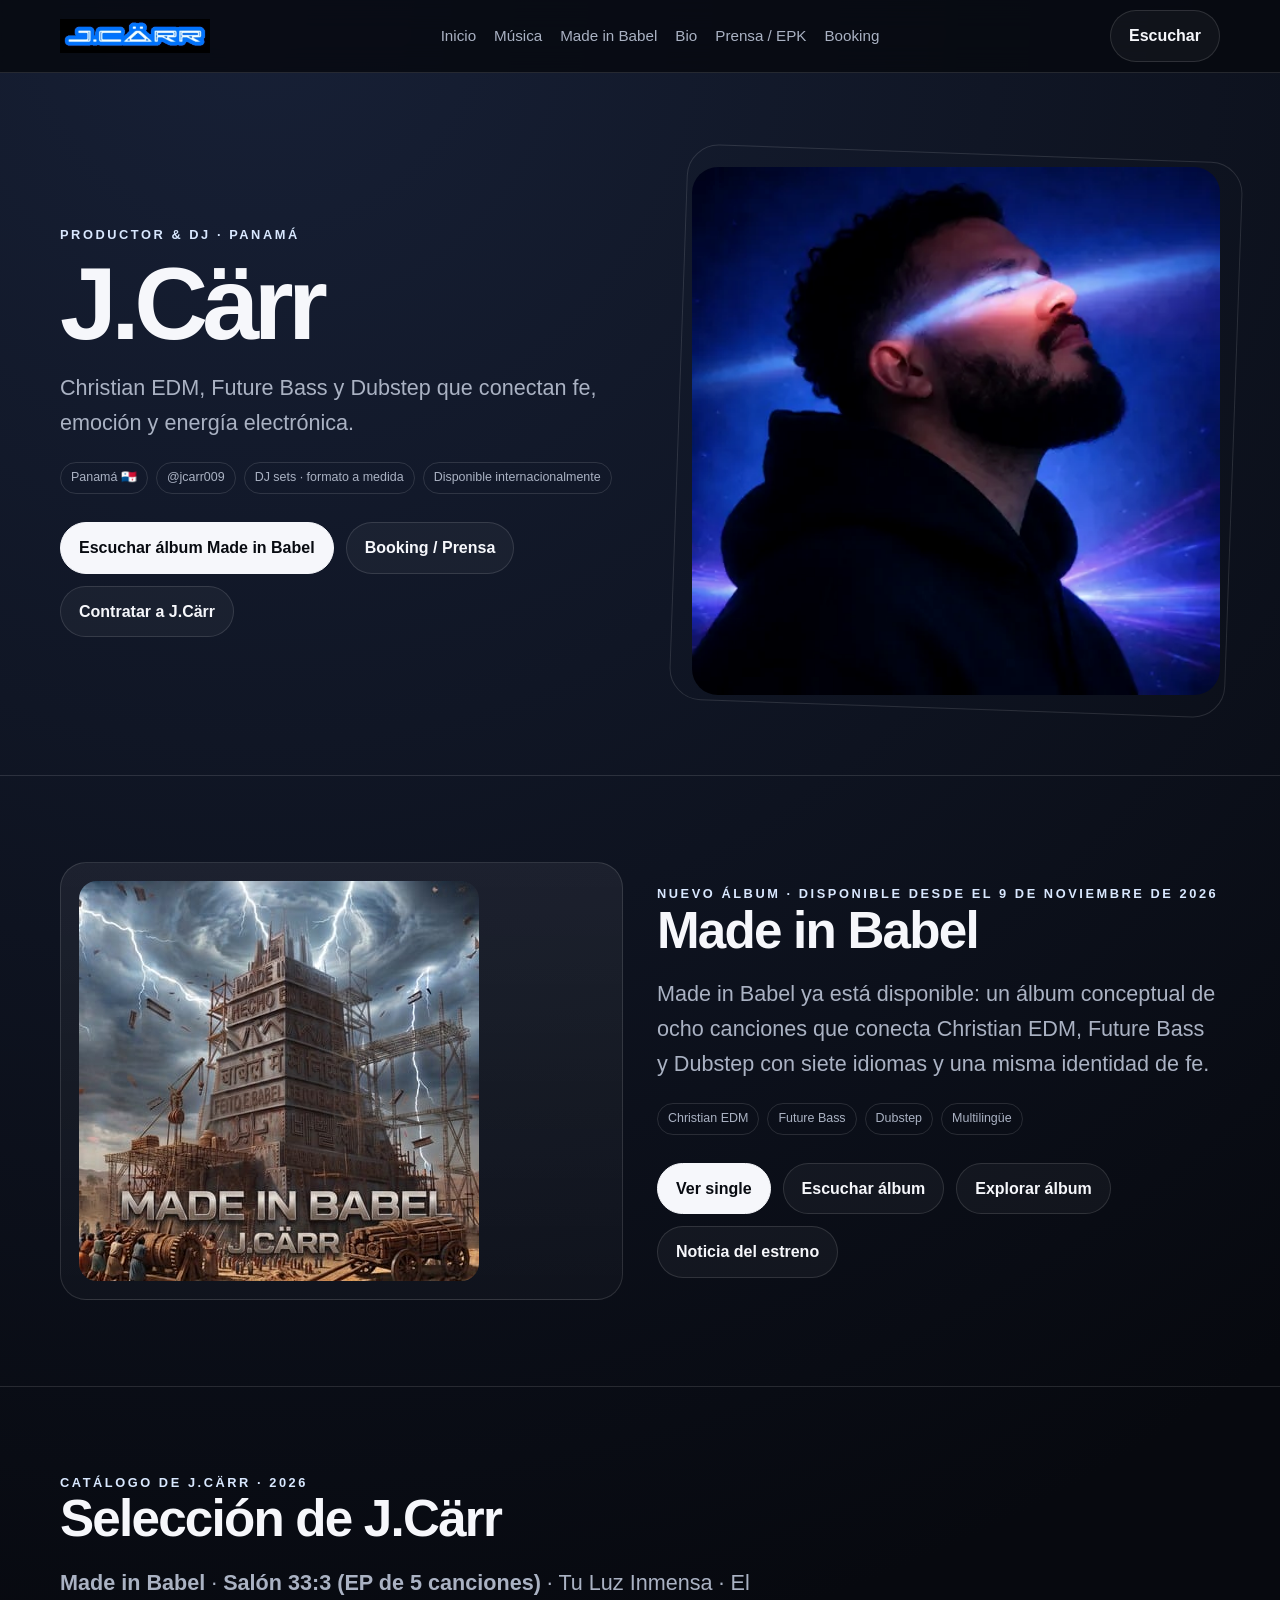
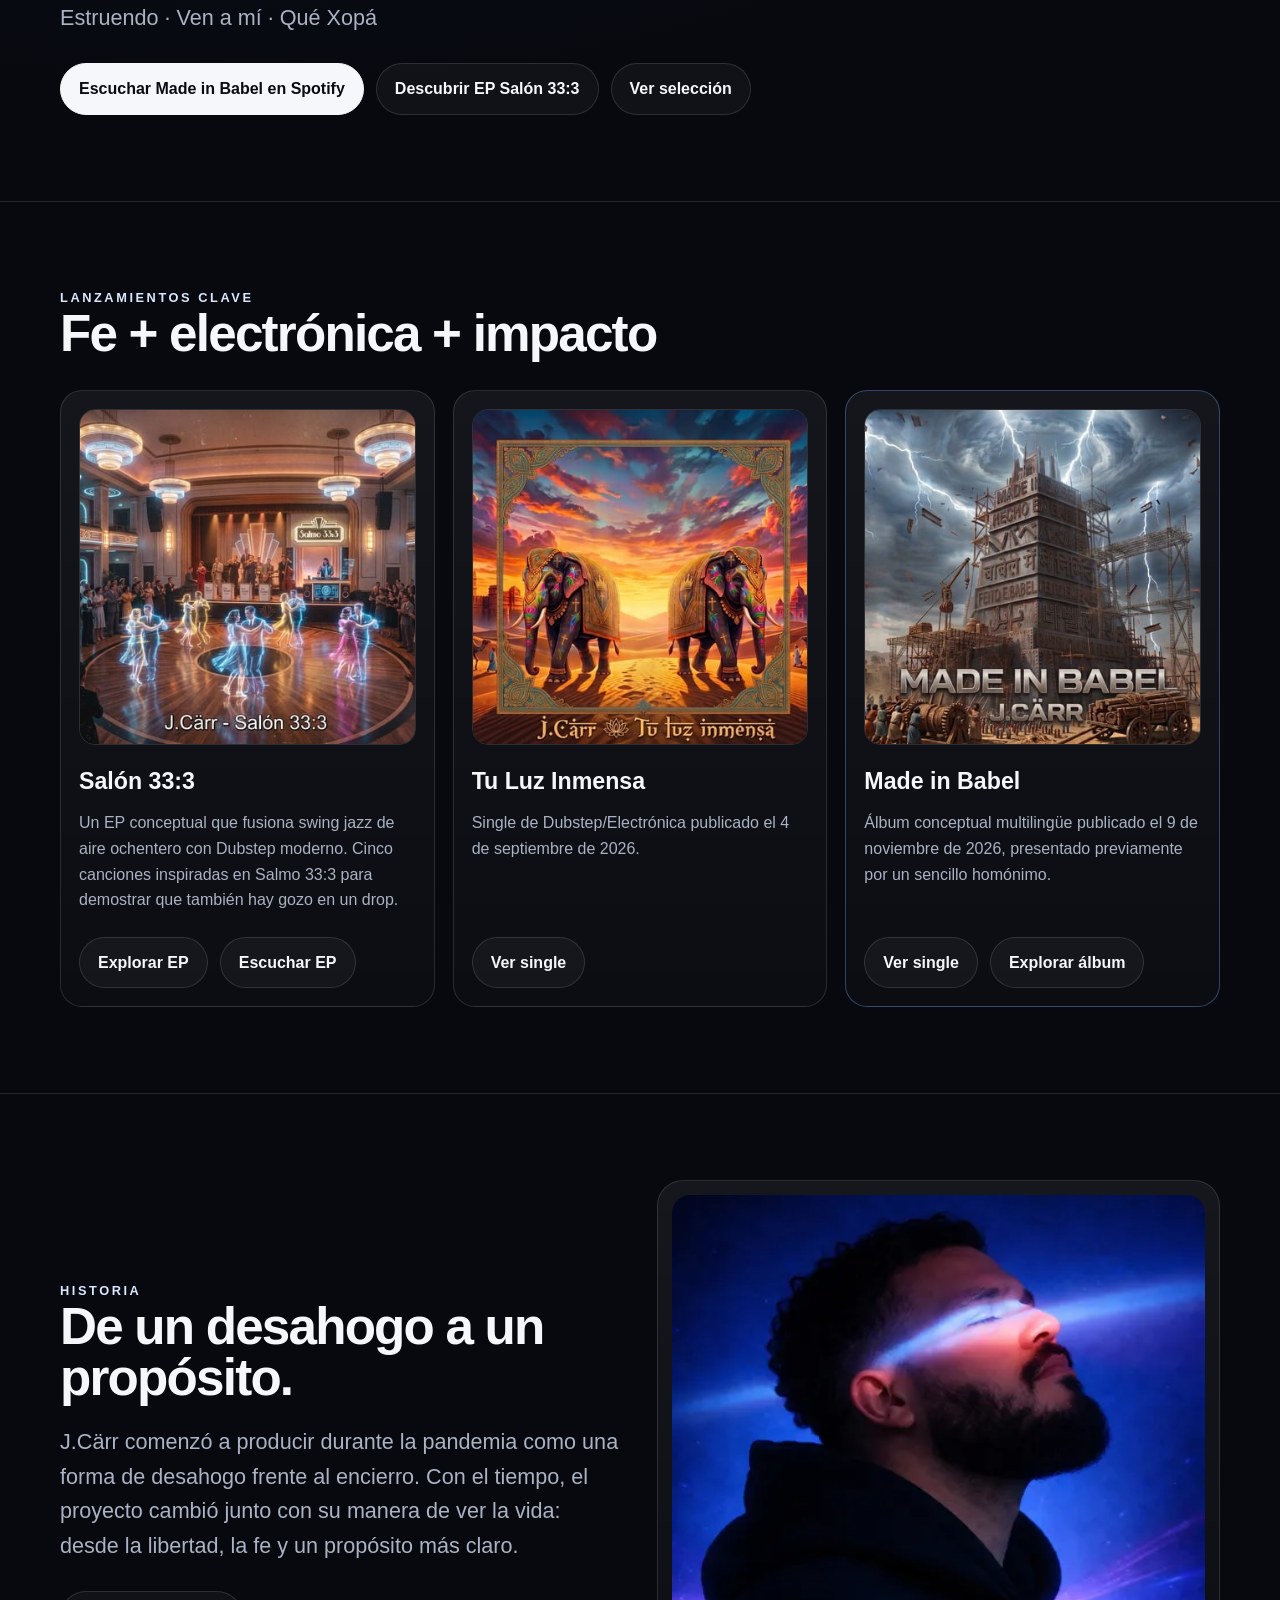
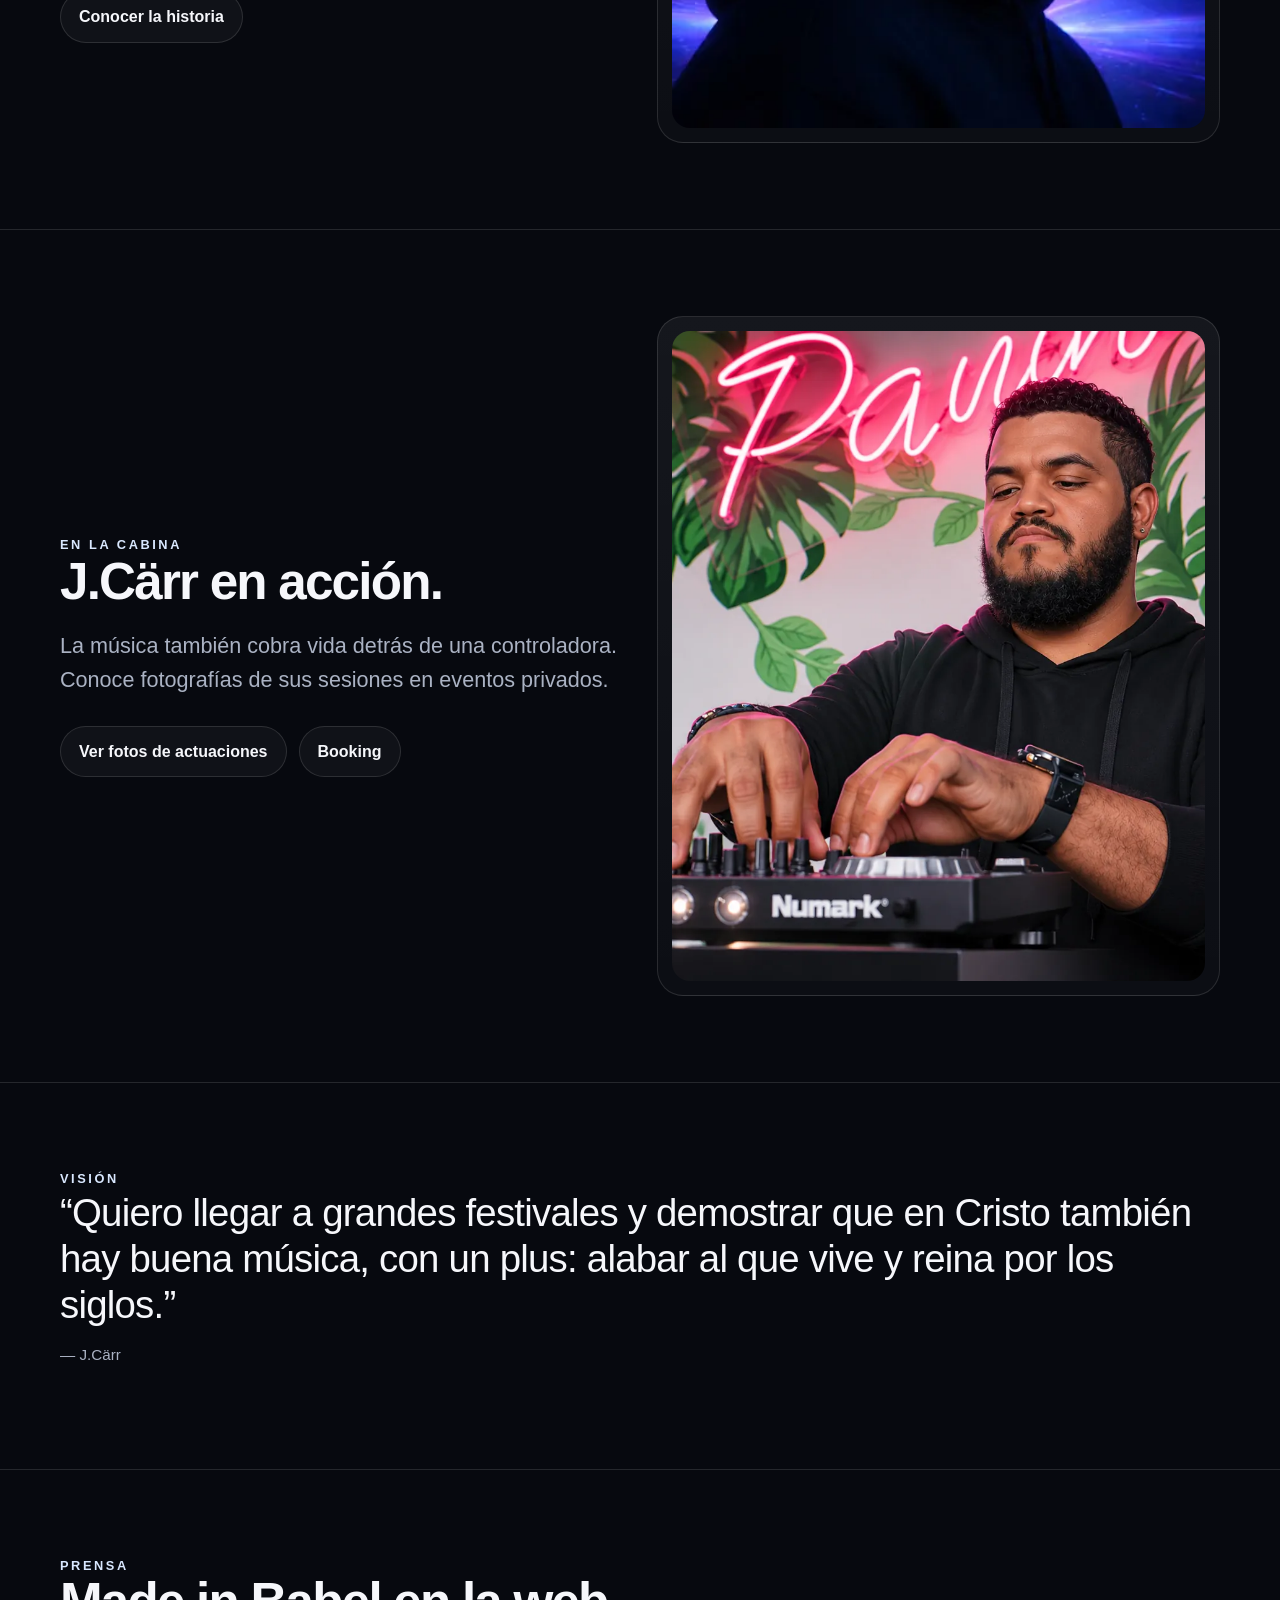
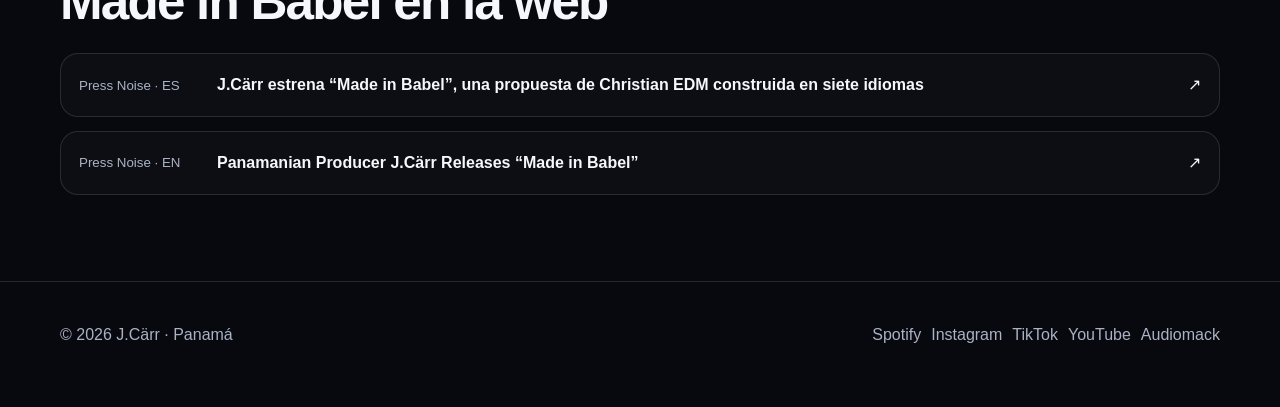
==== index.html @ bb004fec "Add authentic J.Cärr event photos while keeping existing official portraits" ====
<!doctype html><html lang="es"><head>
<meta charset="utf-8"><meta name="viewport" content="width=device-width,initial-scale=1">
<title>J.Cärr | Christian EDM, Future Bass & Dubstep desde Panamá</title><meta name="description" content="Sitio oficial de J.Cärr, productor y DJ panameño de Christian EDM, Future Bass y Dubstep. Música, Made in Babel, prensa y booking."><link rel="canonical" href="https://jcarr009.com/">
<meta property="og:type" content="website"><meta property="og:title" content="J.Cärr | Christian EDM, Future Bass & Dubstep desde Panamá"><meta property="og:description" content="Sitio oficial de J.Cärr, productor y DJ panameño de Christian EDM, Future Bass y Dubstep. Música, Made in Babel, prensa y booking."><meta property="og:url" content="https://jcarr009.com/"><meta property="og:image" content="https://jcarr009.com/assets/artist-hero.jpg"><meta name="twitter:card" content="summary_large_image">
<link rel="stylesheet" href="styles.css"><link rel="icon" href="assets/logo.webp"><script type="application/ld+json">{"@context":"https://schema.org","@graph":[{"@type":"WebSite","@id":"https://jcarr009.com/#website","url":"https://jcarr009.com/","name":"J.Cärr","alternateName":["J Carr","JCarr009"],"inLanguage":"es"},{"@type":"Person","@id":"https://jcarr009.com/#artist","name":"J.Cärr","alternateName":"@jcarr009","url":"https://jcarr009.com/","image":"https://jcarr009.com/assets/artist-hero.jpg","jobTitle":"Productor musical y DJ","nationality":{"@type":"Country","name":"Panamá"},"knowsAbout":["Christian EDM","Future Bass","Dubstep","Electronic music"],"sameAs":["https://open.spotify.com/intl-es/artist/58DHUURGlAamkAyfkEyLeY","https://music.apple.com/es/artist/j-c%C3%A4rr/1549300890","https://www.deezer.com/es/artist/126636682","https://soundcloud.com/jcarr009","https://audiomack.com/jcarr009","https://www.instagram.com/jcarr009/","https://www.tiktok.com/@jcarr009","https://www.youtube.com/c/JC%C3%A4rr","https://www.pressnoise.com/user/jcarr/"]}]}</script></head><body><nav class="nav"><div class="container nav-inner"><a class="brand" href="/"><img src="assets/logo.webp" alt="Logo de J.Cärr"></a><div class="nav-links"><a href="/">Inicio</a><a href="music.html">Música</a><a href="made-in-babel.html">Made in Babel</a><a href="about.html">Bio</a><a href="press.html">Prensa / EPK</a><a href="contact.html">Booking</a></div><a class="btn" href="https://share.amuse.io/artist/j-carr" target="_blank" rel="noopener">Escuchar</a></div></nav><main>
<section class="container hero"><div><div class="eyebrow">Productor & DJ · Panamá</div><h1>J.Cärr</h1><p class="lead">Christian EDM, Future Bass y Dubstep que conectan fe, emoción y energía electrónica.</p><div class="meta"><span class="pill">Panamá 🇵🇦</span><span class="pill">@jcarr009</span><span class="pill">DJ sets · formato a medida</span><span class="pill">Disponible internacionalmente</span></div><div class="actions"><a class="btn primary" href="https://share.amuse.io/album/j-carr-made-in-babel" target="_blank" rel="noopener">Escuchar álbum Made in Babel</a><a class="btn" href="contact.html">Booking / Prensa</a><a class="btn" href="mailto:booking@jcarr009.com?subject=Booking%20J.C%C3%A4rr">Contratar a J.Cärr</a></div></div><div class="hero-visual"><img src="assets/artist-hero.jpg" alt="J.Cärr, productor y DJ panameño"></div></section>
<section class="section"><div class="container grid-2"><div class="release-card"><img src="assets/made-in-babel.jpg" alt="Portada oficial de Made in Babel de J.Cärr"></div><div><div class="eyebrow">Nuevo álbum · Disponible desde el 9 de noviembre de 2026</div><h2>Made in Babel</h2><p class="lead">Made in Babel ya está disponible: un álbum conceptual de ocho canciones que conecta Christian EDM, Future Bass y Dubstep con siete idiomas y una misma identidad de fe.</p><div class="meta"><span class="pill">Christian EDM</span><span class="pill">Future Bass</span><span class="pill">Dubstep</span><span class="pill">Multilingüe</span></div><div class="actions"><a class="btn primary" href="made-in-babel-single.html">Ver single</a><a class="btn" href="https://share.amuse.io/album/j-carr-made-in-babel" target="_blank" rel="noopener">Escuchar álbum</a><a class="btn" href="made-in-babel.html">Explorar álbum</a><a class="btn" href="noticias-made-in-babel-estreno-2026.html">Noticia del estreno</a></div></div></div></section>
<section class="section"><div class="container"><div class="eyebrow">Catálogo de J.Cärr · 2026</div><h2>Selección de J.Cärr</h2><p class="lead"><strong>Made in Babel</strong> · <strong>Salón 33:3 (EP de 5 canciones)</strong> · Tu Luz Inmensa · El Estruendo · Ven a mí · Qué Xopá</p><div class="actions"><a class="btn primary" href="https://open.spotify.com/track/2uu1MIclLi6mWo5TV7Wfx6" target="_blank" rel="noopener">Escuchar Made in Babel en Spotify</a><a class="btn" href="salon-33-3.html">Descubrir EP Salón 33:3</a><a class="btn" href="music.html">Ver selección</a></div></div></section>
<section class="section"><div class="container"><div class="eyebrow">Lanzamientos clave</div><h2>Fe + electrónica + impacto</h2><div class="release-grid"><article class="release-tile"><img class="tile-cover" src="assets/salon-33-3.jpg" alt="Portada Salón 33:3 de J.Cärr"><h3>Salón 33:3</h3><p>Un EP conceptual que fusiona swing jazz de aire ochentero con Dubstep moderno. Cinco canciones inspiradas en Salmo 33:3 para demostrar que también hay gozo en un drop.</p><div class="actions"><a class="btn" href="salon-33-3.html">Explorar EP</a><a class="btn" href="https://open.spotify.com/album/5cJVymykPUUWsdM15KfQgx" target="_blank" rel="noopener">Escuchar EP</a></div></article><article class="release-tile"><img class="tile-cover" src="assets/tu-luz-inmensa.jpg" alt="Portada Tu Luz Inmensa de J.Cärr"><h3>Tu Luz Inmensa</h3><p>Single de Dubstep/Electrónica publicado el 4 de septiembre de 2026.</p><div class="actions"><a class="btn" href="tu-luz-inmensa.html">Ver single</a></div></article><article class="release-tile featured"><img class="tile-cover" src="assets/made-in-babel.jpg" alt="Portada Made in Babel de J.Cärr"><h3>Made in Babel</h3><p>Álbum conceptual multilingüe publicado el 9 de noviembre de 2026, presentado previamente por un sencillo homónimo.</p><div class="actions"><a class="btn" href="made-in-babel-single.html">Ver single</a><a class="btn" href="made-in-babel.html">Explorar álbum</a></div></article></div></div></section>
<section class="section"><div class="container grid-2"><div><div class="eyebrow">Historia</div><h2>De un desahogo a un propósito.</h2><p class="lead">J.Cärr comenzó a producir durante la pandemia como una forma de desahogo frente al encierro. Con el tiempo, el proyecto cambió junto con su manera de ver la vida: desde la libertad, la fe y un propósito más claro.</p><div class="actions"><a class="btn" href="about.html">Conocer la historia</a></div></div><div class="portrait-card"><img src="assets/artist-hero.jpg" alt="J.Cärr en sesión fotográfica 2026"></div></div></section>
<section class="section"><div class="container grid-2"><div><div class="eyebrow">En la cabina</div><h2>J.Cärr en acción.</h2><p class="lead">La música también cobra vida detrás de una controladora. Conoce fotografías de sus sesiones en eventos privados.</p><div class="actions"><a class="btn" href="press.html#fotos-en-eventos">Ver fotos de actuaciones</a><a class="btn" href="contact.html">Booking</a></div></div><div class="portrait-card"><img src="assets/jcarr-dj-evento-tropical.webp" alt="J.Cärr mezclando música con controladora bajo iluminación neón tropical" loading="lazy" width="1448" height="1086"></div></div></section><section class="section"><div class="container"><div class="eyebrow">Visión</div><p class="quote">“Quiero llegar a grandes festivales y demostrar que en Cristo también hay buena música, con un plus: alabar al que vive y reina por los siglos.”</p><p class="kicker">— J.Cärr</p></div></section>
<section class="section"><div class="container"><div class="eyebrow">Prensa</div><h2>Made in Babel en la web</h2><div class="press-list"><a class="press-item" href="https://www.pressnoise.com/pressrelease/j-carr-estrena-made-in-babel-una-propuesta-de-christian-edm-construida-en-siete-idiomas/" target="_blank" rel="noopener"><small>Press Noise · ES</small><strong>J.Cärr estrena “Made in Babel”, una propuesta de Christian EDM construida en siete idiomas</strong><span>↗</span></a><a class="press-item" href="https://www.pressnoise.com/pressrelease/panamanian-producer-j-carr-releases-made-in-babel-a-christian-edm-single-built-across-seven-languages/" target="_blank" rel="noopener"><small>Press Noise · EN</small><strong>Panamanian Producer J.Cärr Releases “Made in Babel”</strong><span>↗</span></a></div></div></section></main><footer class="footer"><div class="container footer-inner"><div>© <span data-year></span> J.Cärr · Panamá</div><div class="socials"><a href="https://open.spotify.com/intl-es/artist/58DHUURGlAamkAyfkEyLeY" target="_blank" rel="noopener">Spotify</a><a href="https://www.instagram.com/jcarr009/" target="_blank" rel="noopener">Instagram</a><a href="https://www.tiktok.com/@jcarr009" target="_blank" rel="noopener">TikTok</a><a href="https://www.youtube.com/c/JC%C3%A4rr" target="_blank" rel="noopener">YouTube</a><a href="https://audiomack.com/jcarr009" target="_blank" rel="noopener">Audiomack</a></div></div></footer><script src="script.js"></script></body></html>
---- styles.css ----
:root{
  --bg:#07090f;
  --surface:#101521;
  --surface2:#151d2c;
  --text:#f6f7fb;
  --muted:#aab2c3;
  --line:rgba(255,255,255,.12);
  --accent:#79a9ff;
  --accent2:#d9e8ff;
  --max:1160px;
}
*{box-sizing:border-box}
html{scroll-behavior:smooth}
body{margin:0;background:radial-gradient(circle at 20% 0%,#172036 0,transparent 32%),var(--bg);color:var(--text);font-family:Inter,Segoe UI,Arial,sans-serif;line-height:1.6}
a{color:inherit;text-decoration:none}
img{max-width:100%;display:block}
.container{width:min(var(--max),calc(100% - 36px));margin:auto}
.nav{position:sticky;top:0;z-index:50;background:rgba(7,9,15,.82);backdrop-filter:blur(14px);border-bottom:1px solid var(--line)}
.nav-inner{height:72px;display:flex;align-items:center;justify-content:space-between;gap:24px}
.brand img{width:150px;height:auto}
.nav-links{display:flex;gap:18px;align-items:center;font-size:.95rem;color:var(--muted)}
.nav-links a:hover,.nav-links a[aria-current="page"]{color:var(--text)}
.btn{display:inline-flex;align-items:center;justify-content:center;gap:8px;padding:12px 18px;border-radius:999px;border:1px solid var(--line);font-weight:700;transition:.2s;background:rgba(255,255,255,.04)}
.btn:hover{transform:translateY(-1px);border-color:rgba(255,255,255,.3)}
.btn.primary{background:var(--text);color:#080b11;border-color:var(--text)}
.hero{min-height:78vh;display:grid;grid-template-columns:1.05fr .95fr;align-items:center;gap:48px;padding:70px 0 56px}
.eyebrow{font-size:.8rem;letter-spacing:.2em;text-transform:uppercase;color:var(--accent2);font-weight:800}
h1{font-size:clamp(3.2rem,8vw,7.2rem);line-height:.88;letter-spacing:-.055em;margin:14px 0 22px}
h2{font-size:clamp(2rem,4vw,3.6rem);line-height:1;letter-spacing:-.035em;margin:0 0 18px}
h3{font-size:1.25rem;margin:0 0 10px}
.lead{font-size:clamp(1.05rem,2vw,1.35rem);color:var(--muted);max-width:700px}
.actions{display:flex;flex-wrap:wrap;gap:12px;margin-top:28px}
.hero-visual{position:relative}
.hero-visual:before{content:"";position:absolute;inset:-14px;border:1px solid var(--line);border-radius:32px;transform:rotate(2deg)}
.hero-visual img{width:100%;max-height:680px;object-fit:cover;object-position:center 16%;border-radius:26px;filter:saturate(.88) contrast(1.03)}
.section{padding:86px 0;border-top:1px solid var(--line)}
.grid-2{display:grid;grid-template-columns:1fr 1fr;gap:34px;align-items:center}
.release-card{background:linear-gradient(180deg,rgba(255,255,255,.06),rgba(255,255,255,.025));border:1px solid var(--line);border-radius:26px;padding:18px}
.release-card img{border-radius:18px;aspect-ratio:1/1;object-fit:cover}
.meta{display:flex;flex-wrap:wrap;gap:8px;margin:16px 0}
.pill{font-size:.78rem;border:1px solid var(--line);color:var(--muted);padding:5px 10px;border-radius:999px}
.cards{display:grid;grid-template-columns:repeat(3,1fr);gap:18px;margin-top:30px}
.card{background:var(--surface);border:1px solid var(--line);padding:24px;border-radius:22px}
.card p{color:var(--muted);margin-bottom:0}
.kicker{color:var(--muted);font-size:.95rem}
.quote{font-size:clamp(1.5rem,3vw,2.5rem);line-height:1.2;letter-spacing:-.02em;margin:0}
.press-list{display:grid;gap:14px;margin-top:26px}
.press-item{display:grid;grid-template-columns:120px 1fr auto;gap:18px;align-items:center;border:1px solid var(--line);border-radius:18px;padding:18px;background:rgba(255,255,255,.025)}
.press-item small{color:var(--muted)}
.footer{padding:40px 0 60px;border-top:1px solid var(--line);color:var(--muted)}
.footer-inner{display:flex;justify-content:space-between;gap:24px;flex-wrap:wrap}
.page-hero{padding:82px 0 48px;border-bottom:1px solid var(--line)}
.page-hero h1{font-size:clamp(3rem,7vw,6rem)}
.prose{max-width:820px;color:var(--muted);font-size:1.08rem}
.prose strong{color:var(--text)}
.links-list{display:grid;gap:12px;margin-top:26px}
.links-list a{border:1px solid var(--line);padding:15px 18px;border-radius:14px;background:rgba(255,255,255,.025)}
.links-list a:hover{background:rgba(255,255,255,.06)}
.socials{display:flex;gap:10px;flex-wrap:wrap}
.notice{font-size:.86rem;color:var(--muted);margin-top:20px}
@media(max-width:820px){
  .nav-inner{height:auto;min-height:72px;flex-wrap:wrap;padding:10px 0 12px}
  .brand img{width:130px}
  .nav-inner>.btn{padding:9px 14px}
  .nav-links{display:flex;order:3;width:100%;overflow-x:auto;white-space:nowrap;gap:16px;padding:4px 0 2px;scrollbar-width:none}
  .nav-links::-webkit-scrollbar{display:none}
  .hero,.grid-2{grid-template-columns:1fr}
  .hero{padding-top:44px}
  .hero-visual{order:-1}
  .hero-visual img{max-height:500px}
  .cards{grid-template-columns:1fr}
  .press-item{grid-template-columns:1fr}
}

.release-grid{display:grid;grid-template-columns:repeat(3,1fr);gap:18px;margin-top:30px}
.release-tile{background:linear-gradient(180deg,rgba(255,255,255,.055),rgba(255,255,255,.02));border:1px solid var(--line);border-radius:22px;padding:18px;display:flex;flex-direction:column;min-height:100%}
.release-tile .cover-placeholder{aspect-ratio:1/1;border-radius:16px;border:1px solid var(--line);background:radial-gradient(circle at 30% 20%,rgba(121,169,255,.24),transparent 28%),linear-gradient(145deg,#141a2a,#090b11);display:flex;align-items:center;justify-content:center;text-align:center;padding:26px;margin-bottom:18px;overflow:hidden}
.release-tile .cover-placeholder strong{font-size:clamp(1.4rem,3vw,2.1rem);line-height:1.05;letter-spacing:-.03em}
.release-tile .cover-placeholder small{display:block;margin-top:10px;color:var(--muted);font-size:.75rem;letter-spacing:.14em;text-transform:uppercase}
.release-tile h3{font-size:1.45rem}
.release-tile p{color:var(--muted);margin-top:0}
.release-tile .actions{margin-top:auto;padding-top:8px}
.release-tile.featured{border-color:rgba(121,169,255,.35)}
@media(max-width:820px){.release-grid{grid-template-columns:1fr}}

.tile-cover{width:100%;aspect-ratio:1/1;object-fit:cover;border-radius:16px;margin-bottom:18px;border:1px solid var(--line)}
.portrait-card{background:linear-gradient(180deg,rgba(255,255,255,.06),rgba(255,255,255,.025));border:1px solid var(--line);border-radius:26px;padding:14px;overflow:hidden}
.portrait-card img{width:100%;max-height:650px;object-fit:cover;object-position:center 18%;border-radius:18px}
.tracklist{list-style:none;padding:0;margin:28px 0 0;display:grid;gap:10px;max-width:900px}
.tracklist li{display:grid;grid-template-columns:44px 1fr;gap:14px;align-items:center;border:1px solid var(--line);background:rgba(255,255,255,.025);border-radius:16px;padding:14px 16px}
.tracklist .track-no{font-size:.8rem;color:var(--muted);font-weight:800}
.tracklist small{display:block;color:var(--muted);margin-top:2px}
.platform-grid,.download-grid{display:grid;grid-template-columns:repeat(3,1fr);gap:12px;margin-top:26px}
.platform-grid a,.download-grid a{border:1px solid var(--line);background:rgba(255,255,255,.025);padding:18px;border-radius:16px;font-weight:700}
.platform-card{display:flex;align-items:center;gap:14px;min-height:76px;transition:transform .2s ease,background .2s ease,border-color .2s ease,box-shadow .2s ease}
.platform-card .platform-icon{width:34px;height:34px;object-fit:contain;flex:0 0 34px}
.platform-card span{flex:1;font-size:1rem}
.platform-card strong{font-size:1.05rem;color:var(--muted);transition:transform .2s ease,color .2s ease}
.platform-card:hover{transform:translateY(-2px);background:rgba(255,255,255,.065);border-color:rgba(255,255,255,.26);box-shadow:0 12px 34px rgba(0,0,0,.2)}
.platform-card:hover strong{transform:translate(2px,-2px);color:var(--text)}
.platform-card-all{border-color:rgba(121,169,255,.28)}
.platform-grid a:hover,.download-grid a:hover{background:rgba(255,255,255,.06);border-color:rgba(255,255,255,.25)}
.download-grid a{display:flex;justify-content:space-between;gap:14px;align-items:center}
.download-grid small{color:var(--muted)}
.facts-grid{display:grid;grid-template-columns:repeat(2,1fr);gap:12px;margin-top:24px}
.facts-grid>div{border:1px solid var(--line);background:rgba(255,255,255,.025);padding:18px;border-radius:16px;display:flex;flex-direction:column;gap:5px}
.facts-grid small{color:var(--muted);text-transform:uppercase;letter-spacing:.1em;font-size:.7rem}
.contact-card{background:var(--surface);border:1px solid var(--line);border-radius:22px;padding:28px}
.contact-card p{color:var(--muted)}
@media(max-width:820px){.platform-grid,.download-grid,.facts-grid{grid-template-columns:1fr}.portrait-card img{max-height:500px}}

.video-block{margin-top:30px}
.video-shell{position:relative;width:100%;aspect-ratio:16/9;border-radius:22px;overflow:hidden;border:1px solid var(--line);background:#000;box-shadow:0 18px 50px rgba(0,0,0,.28)}
.video-shell iframe{position:absolute;inset:0;width:100%;height:100%;border:0}
.video-caption{margin:14px 0 0;color:var(--muted);font-size:.95rem}

/* Booking and editorial press cards */
.booking-hero h1{font-size:clamp(2.7rem,5.3vw,4.8rem);line-height:1.04;letter-spacing:-.045em}
.booking-hero .hero-visual img{aspect-ratio:549/640;object-fit:contain}
#consultar,#sonido{scroll-margin-top:150px}
.press-gallery{display:grid;grid-template-columns:repeat(2,minmax(0,1fr));gap:24px;margin-top:30px}
.press-card{display:flex;flex-direction:column;border:1px solid var(--line);border-radius:22px;overflow:hidden;background:var(--surface);transition:border-color .2s}
.press-card:hover{border-color:var(--accent)}
.press-card>img{width:100%;height:280px;object-fit:contain;background:#080b11}
.press-card-copy{padding:24px;display:flex;flex-direction:column;gap:12px;flex:1}
.press-card-copy small{color:var(--accent2)}
.press-card-copy h3{margin:0;line-height:1.35;font-size:1.25rem}
.press-card-copy .notice{margin:0}
.press-card-copy>span{margin-top:auto;padding-top:10px;color:var(--accent2);font-weight:700}
a:focus-visible{outline:2px solid var(--accent);outline-offset:5px}
@media(max-width:820px){.press-gallery{grid-template-columns:1fr}.press-card>img{height:240px}.booking-hero .hero-visual{order:0}.booking-hero{gap:30px}.booking-hero .hero-visual img{max-height:420px}.contact-card .btn{max-width:100%;white-space:normal}}
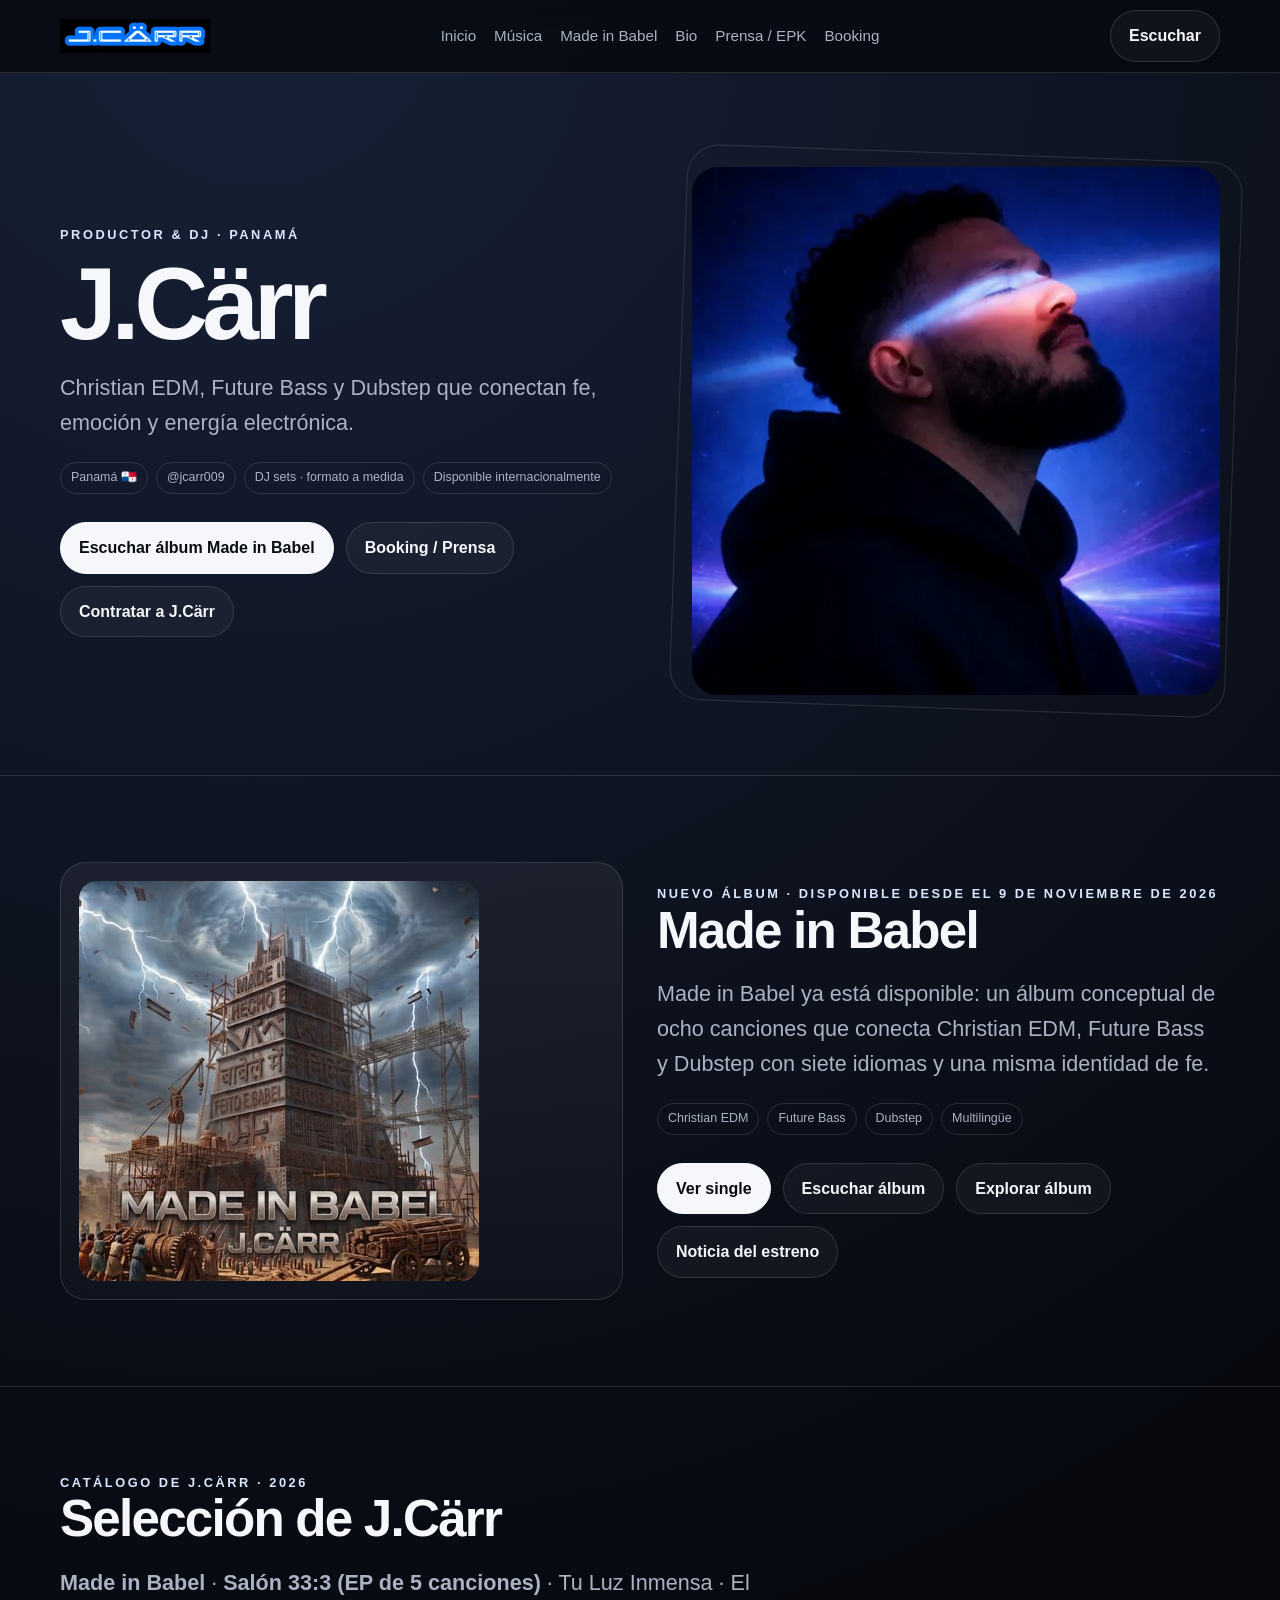
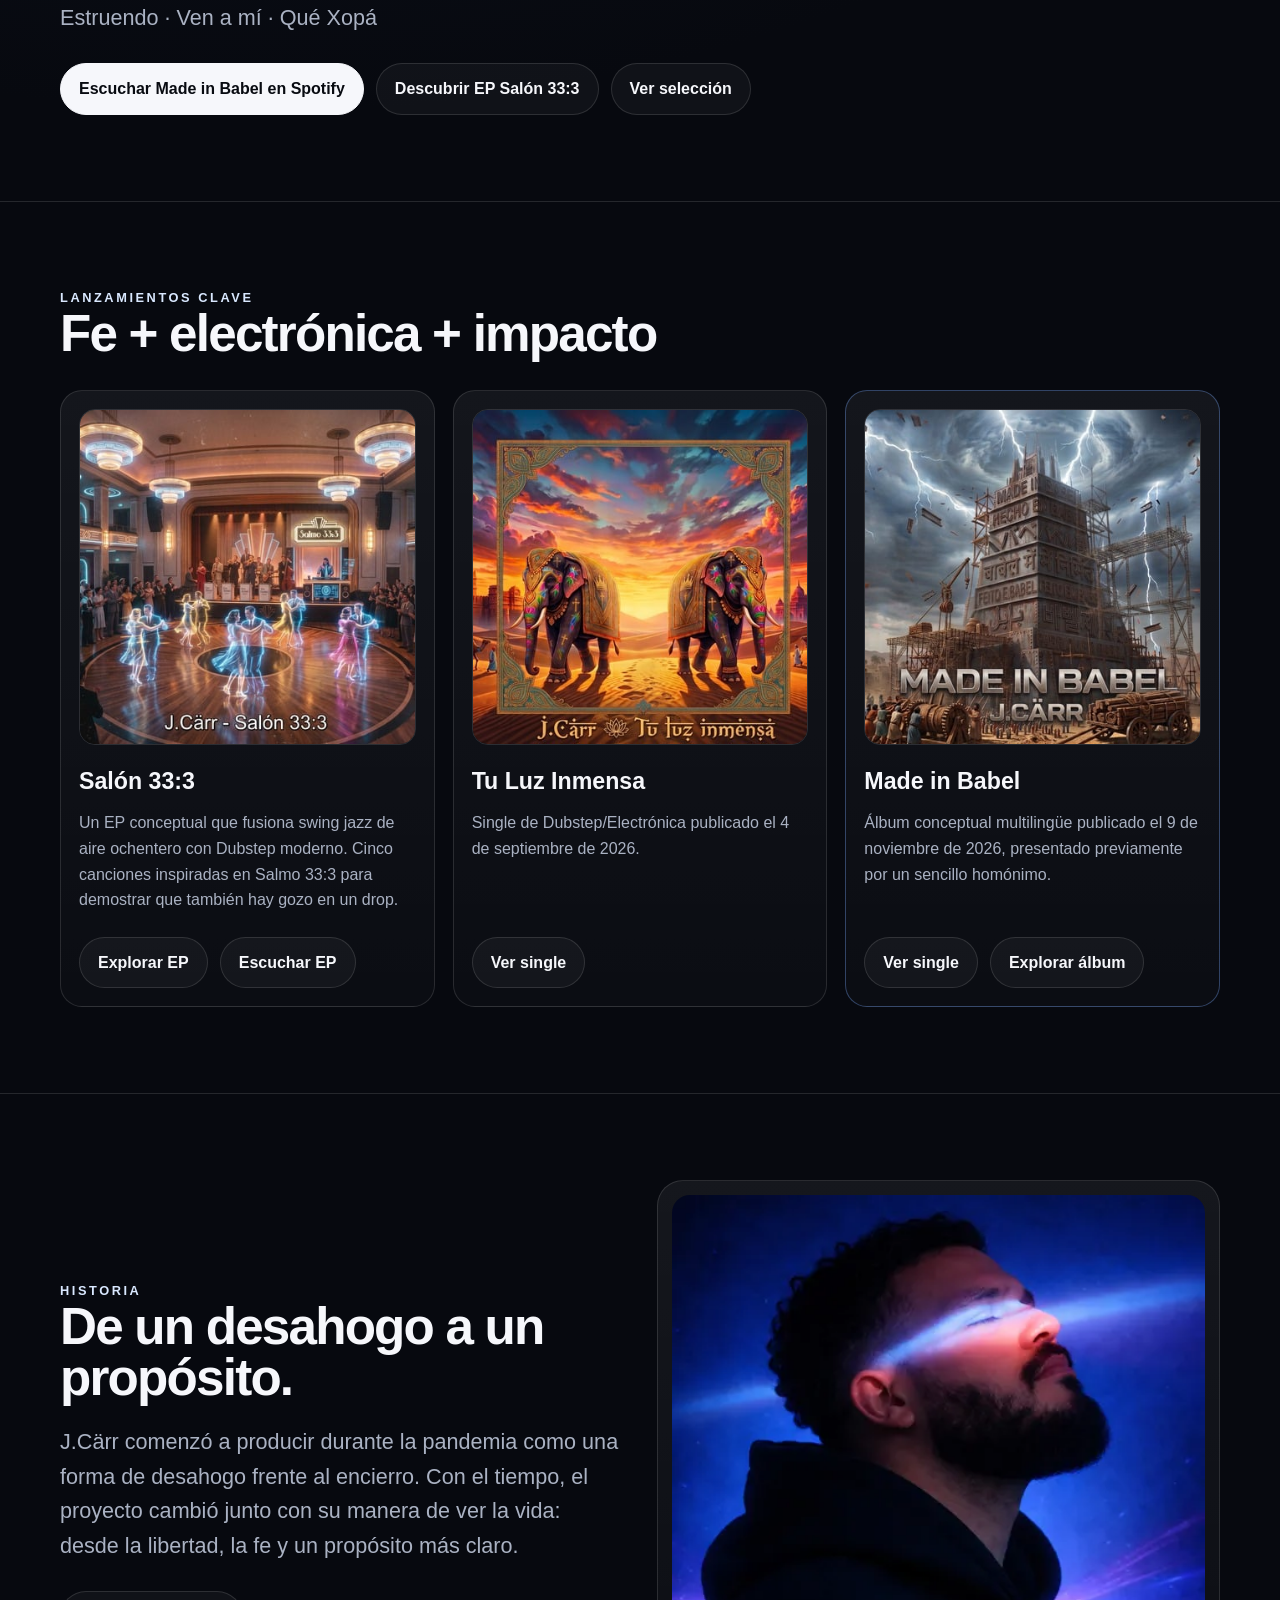
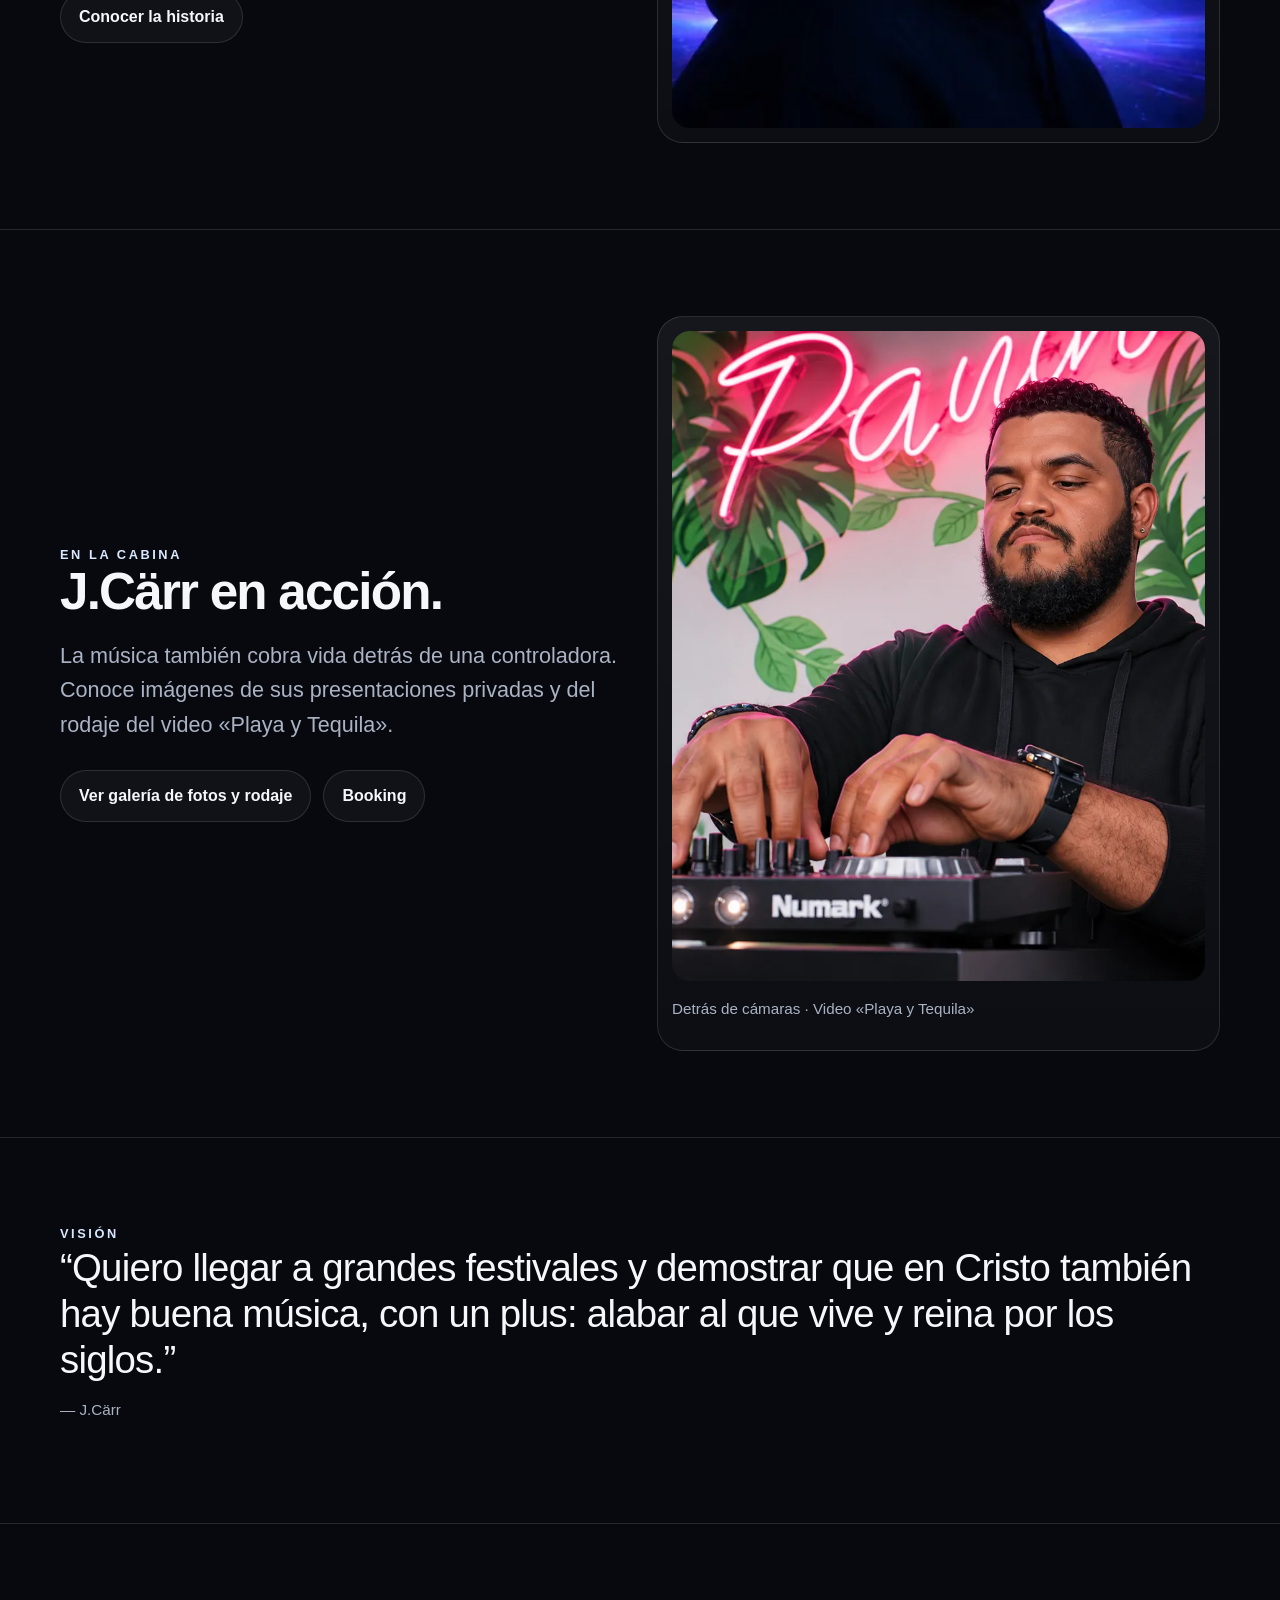
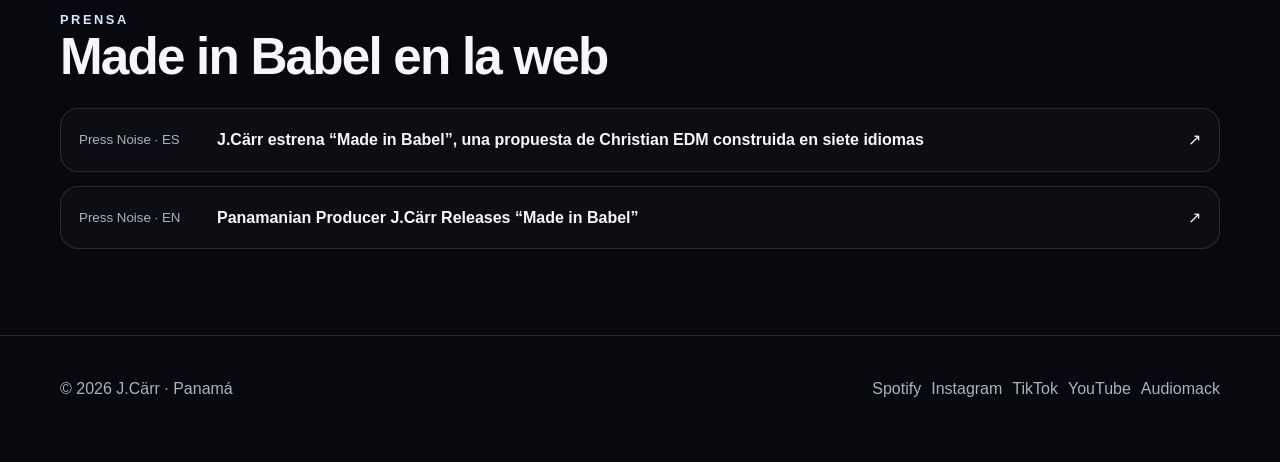
==== commit 06cc77f4: "Clarify tropical photo is from Playa y Tequila music video shoot" ====
--- a/index.html
+++ b/index.html
@@ -8,5 +8,5 @@
 <section class="section"><div class="container"><div class="eyebrow">Catálogo de J.Cärr · 2026</div><h2>Selección de J.Cärr</h2><p class="lead"><strong>Made in Babel</strong> · <strong>Salón 33:3 (EP de 5 canciones)</strong> · Tu Luz Inmensa · El Estruendo · Ven a mí · Qué Xopá</p><div class="actions"><a class="btn primary" href="https://open.spotify.com/track/2uu1MIclLi6mWo5TV7Wfx6" target="_blank" rel="noopener">Escuchar Made in Babel en Spotify</a><a class="btn" href="salon-33-3.html">Descubrir EP Salón 33:3</a><a class="btn" href="music.html">Ver selección</a></div></div></section>
 <section class="section"><div class="container"><div class="eyebrow">Lanzamientos clave</div><h2>Fe + electrónica + impacto</h2><div class="release-grid"><article class="release-tile"><img class="tile-cover" src="assets/salon-33-3.jpg" alt="Portada Salón 33:3 de J.Cärr"><h3>Salón 33:3</h3><p>Un EP conceptual que fusiona swing jazz de aire ochentero con Dubstep moderno. Cinco canciones inspiradas en Salmo 33:3 para demostrar que también hay gozo en un drop.</p><div class="actions"><a class="btn" href="salon-33-3.html">Explorar EP</a><a class="btn" href="https://open.spotify.com/album/5cJVymykPUUWsdM15KfQgx" target="_blank" rel="noopener">Escuchar EP</a></div></article><article class="release-tile"><img class="tile-cover" src="assets/tu-luz-inmensa.jpg" alt="Portada Tu Luz Inmensa de J.Cärr"><h3>Tu Luz Inmensa</h3><p>Single de Dubstep/Electrónica publicado el 4 de septiembre de 2026.</p><div class="actions"><a class="btn" href="tu-luz-inmensa.html">Ver single</a></div></article><article class="release-tile featured"><img class="tile-cover" src="assets/made-in-babel.jpg" alt="Portada Made in Babel de J.Cärr"><h3>Made in Babel</h3><p>Álbum conceptual multilingüe publicado el 9 de noviembre de 2026, presentado previamente por un sencillo homónimo.</p><div class="actions"><a class="btn" href="made-in-babel-single.html">Ver single</a><a class="btn" href="made-in-babel.html">Explorar álbum</a></div></article></div></div></section>
 <section class="section"><div class="container grid-2"><div><div class="eyebrow">Historia</div><h2>De un desahogo a un propósito.</h2><p class="lead">J.Cärr comenzó a producir durante la pandemia como una forma de desahogo frente al encierro. Con el tiempo, el proyecto cambió junto con su manera de ver la vida: desde la libertad, la fe y un propósito más claro.</p><div class="actions"><a class="btn" href="about.html">Conocer la historia</a></div></div><div class="portrait-card"><img src="assets/artist-hero.jpg" alt="J.Cärr en sesión fotográfica 2026"></div></div></section>
-<section class="section"><div class="container grid-2"><div><div class="eyebrow">En la cabina</div><h2>J.Cärr en acción.</h2><p class="lead">La música también cobra vida detrás de una controladora. Conoce fotografías de sus sesiones en eventos privados.</p><div class="actions"><a class="btn" href="press.html#fotos-en-eventos">Ver fotos de actuaciones</a><a class="btn" href="contact.html">Booking</a></div></div><div class="portrait-card"><img src="assets/jcarr-dj-evento-tropical.webp" alt="J.Cärr mezclando música con controladora bajo iluminación neón tropical" loading="lazy" width="1448" height="1086"></div></div></section><section class="section"><div class="container"><div class="eyebrow">Visión</div><p class="quote">“Quiero llegar a grandes festivales y demostrar que en Cristo también hay buena música, con un plus: alabar al que vive y reina por los siglos.”</p><p class="kicker">— J.Cärr</p></div></section>
+<section class="section"><div class="container grid-2"><div><div class="eyebrow">En la cabina</div><h2>J.Cärr en acción.</h2><p class="lead">La música también cobra vida detrás de una controladora. Conoce imágenes de sus presentaciones privadas y del rodaje del video «Playa y Tequila».</p><div class="actions"><a class="btn" href="press.html#fotos-en-eventos">Ver galería de fotos y rodaje</a><a class="btn" href="contact.html">Booking</a></div></div><div class="portrait-card"><img src="assets/jcarr-dj-evento-tropical.webp" alt="J.Cärr durante la grabación del video Playa y Tequila, frente al mural tropical" loading="lazy" width="1448" height="1086"><p class="kicker">Detrás de cámaras · Video «Playa y Tequila»</p></div></div></section><section class="section"><div class="container"><div class="eyebrow">Visión</div><p class="quote">“Quiero llegar a grandes festivales y demostrar que en Cristo también hay buena música, con un plus: alabar al que vive y reina por los siglos.”</p><p class="kicker">— J.Cärr</p></div></section>
 <section class="section"><div class="container"><div class="eyebrow">Prensa</div><h2>Made in Babel en la web</h2><div class="press-list"><a class="press-item" href="https://www.pressnoise.com/pressrelease/j-carr-estrena-made-in-babel-una-propuesta-de-christian-edm-construida-en-siete-idiomas/" target="_blank" rel="noopener"><small>Press Noise · ES</small><strong>J.Cärr estrena “Made in Babel”, una propuesta de Christian EDM construida en siete idiomas</strong><span>↗</span></a><a class="press-item" href="https://www.pressnoise.com/pressrelease/panamanian-producer-j-carr-releases-made-in-babel-a-christian-edm-single-built-across-seven-languages/" target="_blank" rel="noopener"><small>Press Noise · EN</small><strong>Panamanian Producer J.Cärr Releases “Made in Babel”</strong><span>↗</span></a></div></div></section></main><footer class="footer"><div class="container footer-inner"><div>© <span data-year></span> J.Cärr · Panamá</div><div class="socials"><a href="https://open.spotify.com/intl-es/artist/58DHUURGlAamkAyfkEyLeY" target="_blank" rel="noopener">Spotify</a><a href="https://www.instagram.com/jcarr009/" target="_blank" rel="noopener">Instagram</a><a href="https://www.tiktok.com/@jcarr009" target="_blank" rel="noopener">TikTok</a><a href="https://www.youtube.com/c/JC%C3%A4rr" target="_blank" rel="noopener">YouTube</a><a href="https://audiomack.com/jcarr009" target="_blank" rel="noopener">Audiomack</a></div></div></footer><script src="script.js"></script></body></html>
--- a/styles.css
+++ b/styles.css
@@ -58,6 +58,13 @@
 .links-list a:hover{background:rgba(255,255,255,.06)}
 .socials{display:flex;gap:10px;flex-wrap:wrap}
 .notice{font-size:.86rem;color:var(--muted);margin-top:20px}
+/* Fotos de eventos privados: composiciones adaptables */
+.event-photo-grid{display:grid;grid-template-columns:repeat(3,minmax(0,1fr));gap:18px;margin:30px 0 22px}
+.event-photo-grid figure{margin:0;background:var(--surface);border:1px solid var(--line);border-radius:20px;overflow:hidden}
+.event-photo-grid img{width:100%;height:300px;object-fit:cover;object-position:center 35%}
+.event-photo-grid figcaption{padding:10px 14px;color:var(--muted);font-size:.88rem}
+@media(max-width:820px){.event-photo-grid{grid-template-columns:1fr 1fr}.event-photo-grid figure:last-child{grid-column:1/-1}.event-photo-grid img{height:260px}}
+@media(max-width:550px){.event-photo-grid{grid-template-columns:1fr}.event-photo-grid figure:last-child{grid-column:auto}.event-photo-grid img{height:auto;aspect-ratio:4/3;object-fit:cover}}
 @media(max-width:820px){
   .nav-inner{height:auto;min-height:72px;flex-wrap:wrap;padding:10px 0 12px}
   .brand img{width:130px}
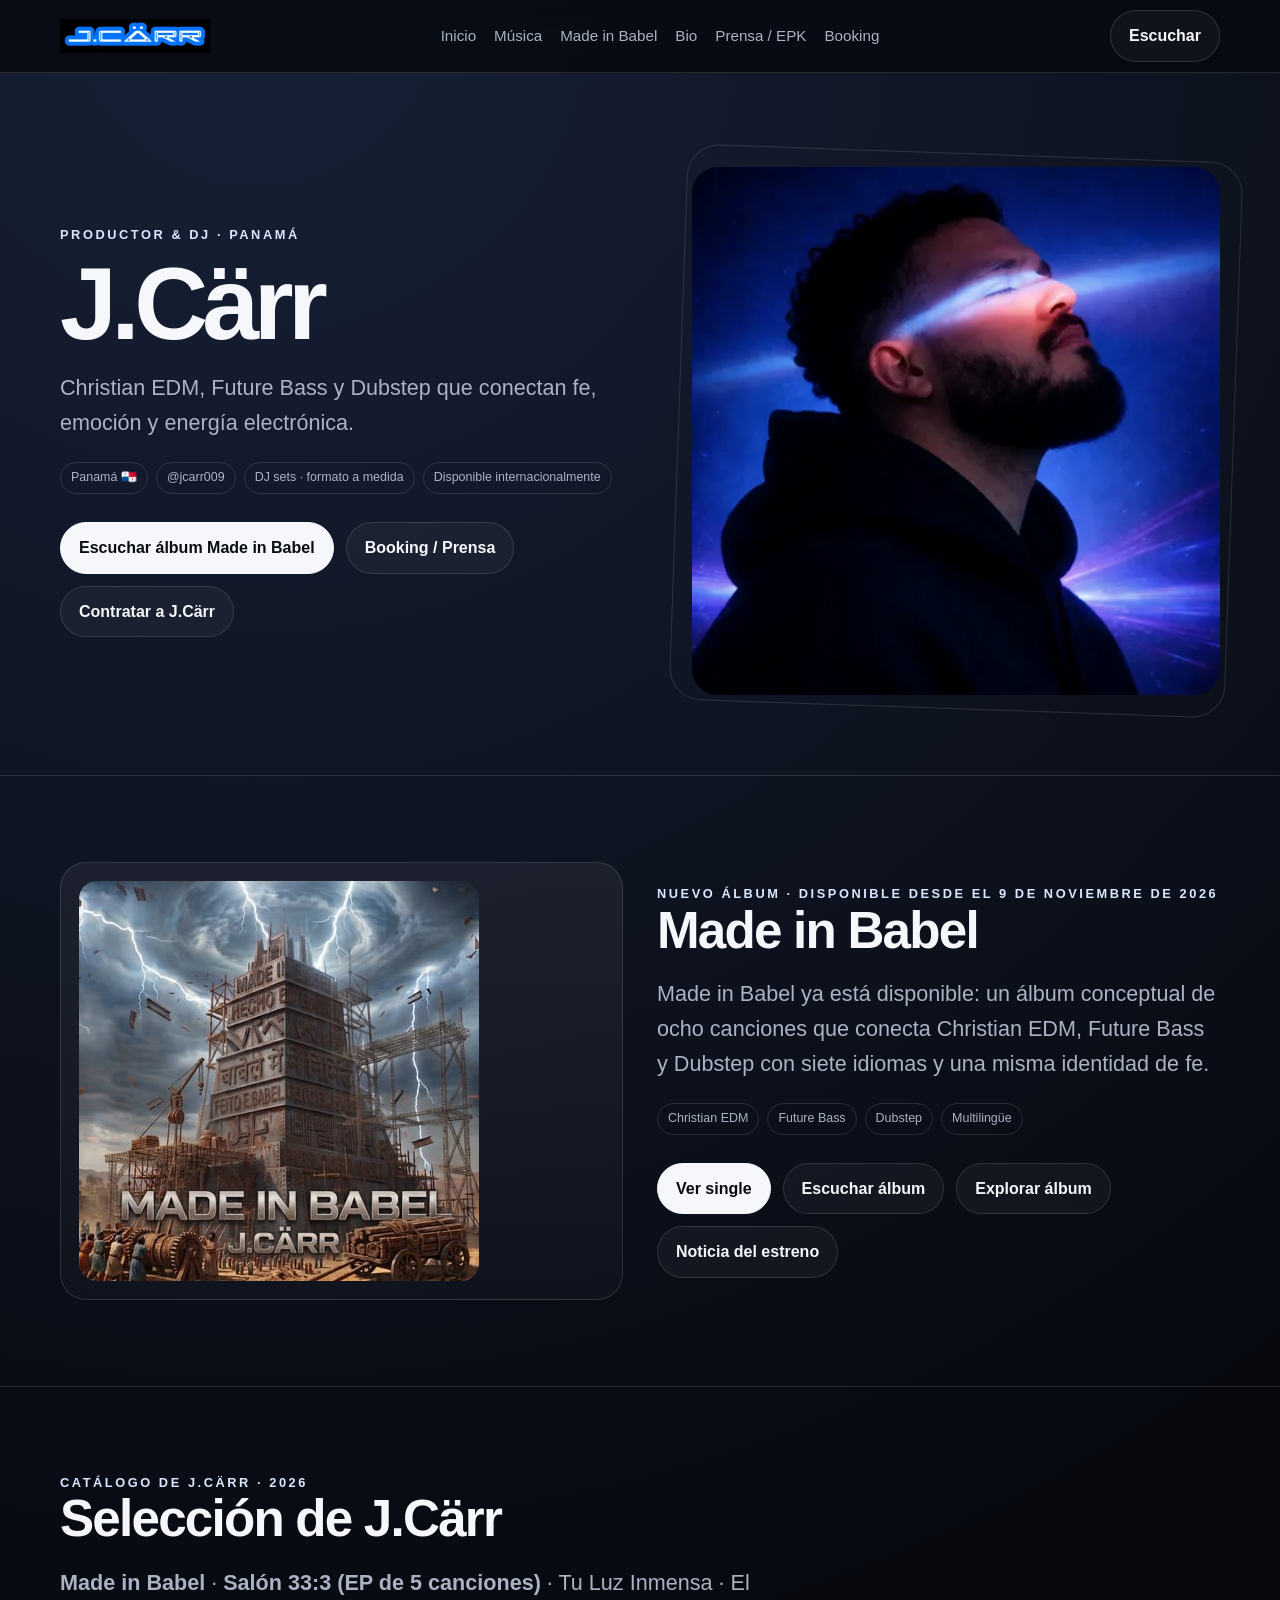
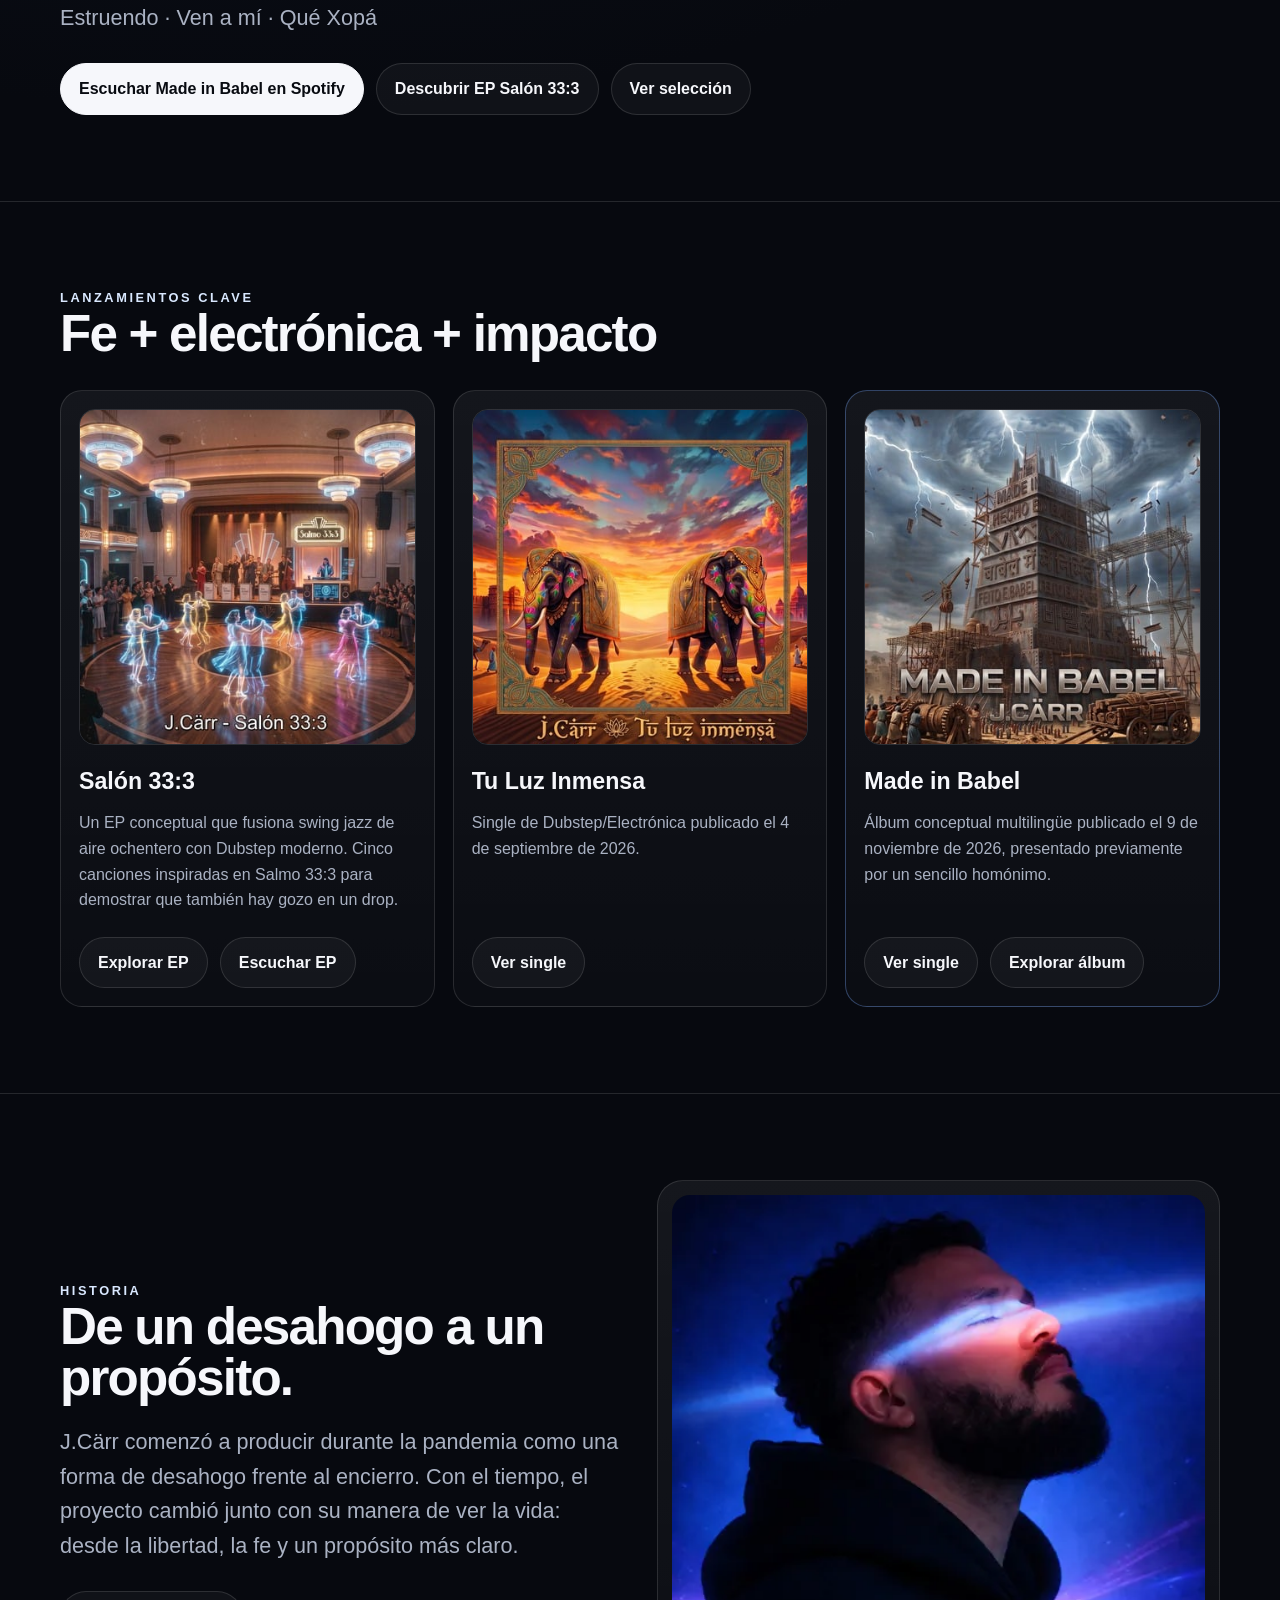
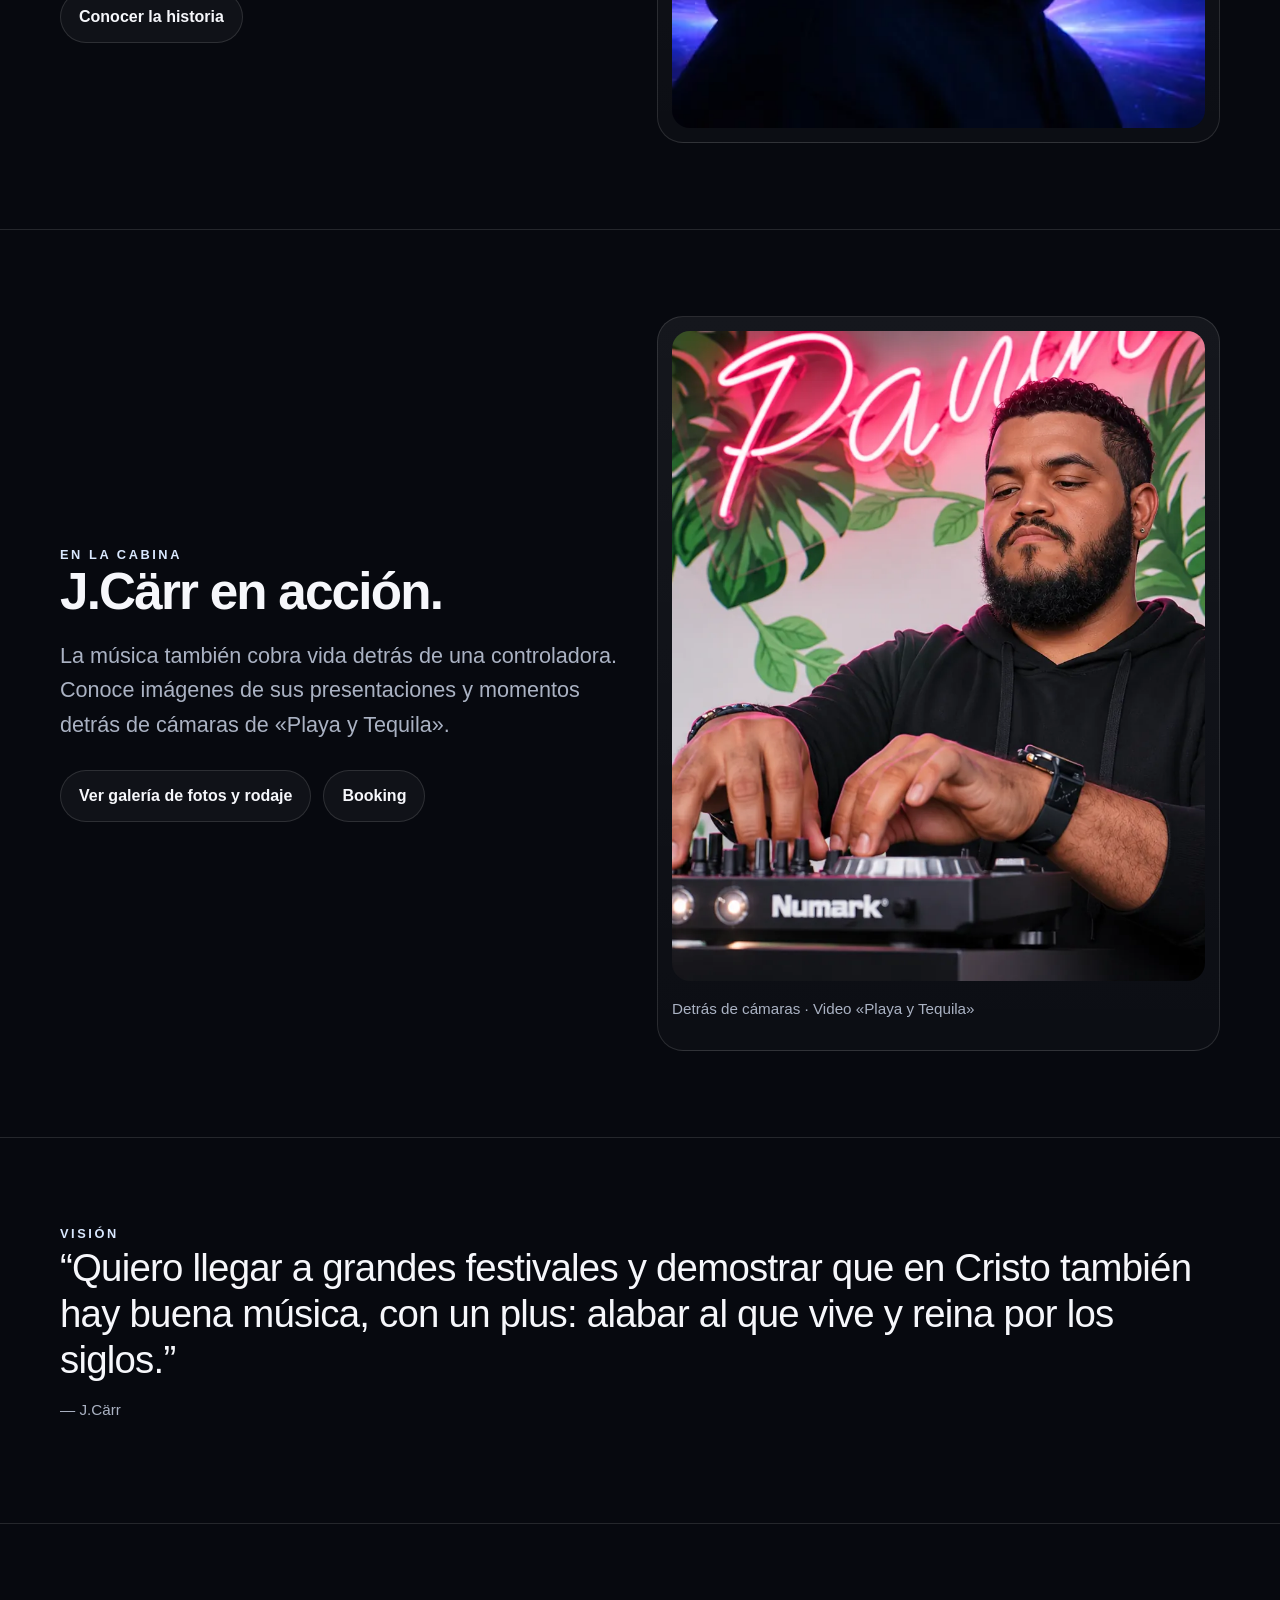
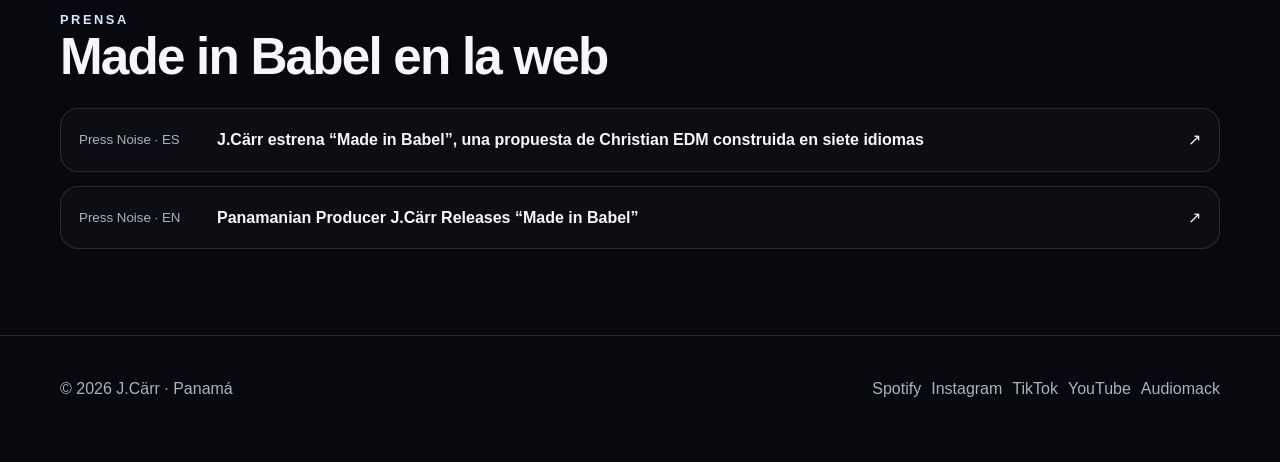
==== commit 9562a5cd: "Simplify public Playa y Tequila behind-the-scenes description" ====
--- a/index.html
+++ b/index.html
@@ -8,5 +8,5 @@
 <section class="section"><div class="container"><div class="eyebrow">Catálogo de J.Cärr · 2026</div><h2>Selección de J.Cärr</h2><p class="lead"><strong>Made in Babel</strong> · <strong>Salón 33:3 (EP de 5 canciones)</strong> · Tu Luz Inmensa · El Estruendo · Ven a mí · Qué Xopá</p><div class="actions"><a class="btn primary" href="https://open.spotify.com/track/2uu1MIclLi6mWo5TV7Wfx6" target="_blank" rel="noopener">Escuchar Made in Babel en Spotify</a><a class="btn" href="salon-33-3.html">Descubrir EP Salón 33:3</a><a class="btn" href="music.html">Ver selección</a></div></div></section>
 <section class="section"><div class="container"><div class="eyebrow">Lanzamientos clave</div><h2>Fe + electrónica + impacto</h2><div class="release-grid"><article class="release-tile"><img class="tile-cover" src="assets/salon-33-3.jpg" alt="Portada Salón 33:3 de J.Cärr"><h3>Salón 33:3</h3><p>Un EP conceptual que fusiona swing jazz de aire ochentero con Dubstep moderno. Cinco canciones inspiradas en Salmo 33:3 para demostrar que también hay gozo en un drop.</p><div class="actions"><a class="btn" href="salon-33-3.html">Explorar EP</a><a class="btn" href="https://open.spotify.com/album/5cJVymykPUUWsdM15KfQgx" target="_blank" rel="noopener">Escuchar EP</a></div></article><article class="release-tile"><img class="tile-cover" src="assets/tu-luz-inmensa.jpg" alt="Portada Tu Luz Inmensa de J.Cärr"><h3>Tu Luz Inmensa</h3><p>Single de Dubstep/Electrónica publicado el 4 de septiembre de 2026.</p><div class="actions"><a class="btn" href="tu-luz-inmensa.html">Ver single</a></div></article><article class="release-tile featured"><img class="tile-cover" src="assets/made-in-babel.jpg" alt="Portada Made in Babel de J.Cärr"><h3>Made in Babel</h3><p>Álbum conceptual multilingüe publicado el 9 de noviembre de 2026, presentado previamente por un sencillo homónimo.</p><div class="actions"><a class="btn" href="made-in-babel-single.html">Ver single</a><a class="btn" href="made-in-babel.html">Explorar álbum</a></div></article></div></div></section>
 <section class="section"><div class="container grid-2"><div><div class="eyebrow">Historia</div><h2>De un desahogo a un propósito.</h2><p class="lead">J.Cärr comenzó a producir durante la pandemia como una forma de desahogo frente al encierro. Con el tiempo, el proyecto cambió junto con su manera de ver la vida: desde la libertad, la fe y un propósito más claro.</p><div class="actions"><a class="btn" href="about.html">Conocer la historia</a></div></div><div class="portrait-card"><img src="assets/artist-hero.jpg" alt="J.Cärr en sesión fotográfica 2026"></div></div></section>
-<section class="section"><div class="container grid-2"><div><div class="eyebrow">En la cabina</div><h2>J.Cärr en acción.</h2><p class="lead">La música también cobra vida detrás de una controladora. Conoce imágenes de sus presentaciones privadas y del rodaje del video «Playa y Tequila».</p><div class="actions"><a class="btn" href="press.html#fotos-en-eventos">Ver galería de fotos y rodaje</a><a class="btn" href="contact.html">Booking</a></div></div><div class="portrait-card"><img src="assets/jcarr-dj-evento-tropical.webp" alt="J.Cärr durante la grabación del video Playa y Tequila, frente al mural tropical" loading="lazy" width="1448" height="1086"><p class="kicker">Detrás de cámaras · Video «Playa y Tequila»</p></div></div></section><section class="section"><div class="container"><div class="eyebrow">Visión</div><p class="quote">“Quiero llegar a grandes festivales y demostrar que en Cristo también hay buena música, con un plus: alabar al que vive y reina por los siglos.”</p><p class="kicker">— J.Cärr</p></div></section>
+<section class="section"><div class="container grid-2"><div><div class="eyebrow">En la cabina</div><h2>J.Cärr en acción.</h2><p class="lead">La música también cobra vida detrás de una controladora. Conoce imágenes de sus presentaciones y momentos detrás de cámaras de «Playa y Tequila».</p><div class="actions"><a class="btn" href="press.html#fotos-en-eventos">Ver galería de fotos y rodaje</a><a class="btn" href="contact.html">Booking</a></div></div><div class="portrait-card"><img src="assets/jcarr-dj-evento-tropical.webp" alt="J.Cärr detrás de cámaras de Playa y Tequila, frente al mural tropical" loading="lazy" width="1448" height="1086"><p class="kicker">Detrás de cámaras · Video «Playa y Tequila»</p></div></div></section><section class="section"><div class="container"><div class="eyebrow">Visión</div><p class="quote">“Quiero llegar a grandes festivales y demostrar que en Cristo también hay buena música, con un plus: alabar al que vive y reina por los siglos.”</p><p class="kicker">— J.Cärr</p></div></section>
 <section class="section"><div class="container"><div class="eyebrow">Prensa</div><h2>Made in Babel en la web</h2><div class="press-list"><a class="press-item" href="https://www.pressnoise.com/pressrelease/j-carr-estrena-made-in-babel-una-propuesta-de-christian-edm-construida-en-siete-idiomas/" target="_blank" rel="noopener"><small>Press Noise · ES</small><strong>J.Cärr estrena “Made in Babel”, una propuesta de Christian EDM construida en siete idiomas</strong><span>↗</span></a><a class="press-item" href="https://www.pressnoise.com/pressrelease/panamanian-producer-j-carr-releases-made-in-babel-a-christian-edm-single-built-across-seven-languages/" target="_blank" rel="noopener"><small>Press Noise · EN</small><strong>Panamanian Producer J.Cärr Releases “Made in Babel”</strong><span>↗</span></a></div></div></section></main><footer class="footer"><div class="container footer-inner"><div>© <span data-year></span> J.Cärr · Panamá</div><div class="socials"><a href="https://open.spotify.com/intl-es/artist/58DHUURGlAamkAyfkEyLeY" target="_blank" rel="noopener">Spotify</a><a href="https://www.instagram.com/jcarr009/" target="_blank" rel="noopener">Instagram</a><a href="https://www.tiktok.com/@jcarr009" target="_blank" rel="noopener">TikTok</a><a href="https://www.youtube.com/c/JC%C3%A4rr" target="_blank" rel="noopener">YouTube</a><a href="https://audiomack.com/jcarr009" target="_blank" rel="noopener">Audiomack</a></div></div></footer><script src="script.js"></script></body></html>
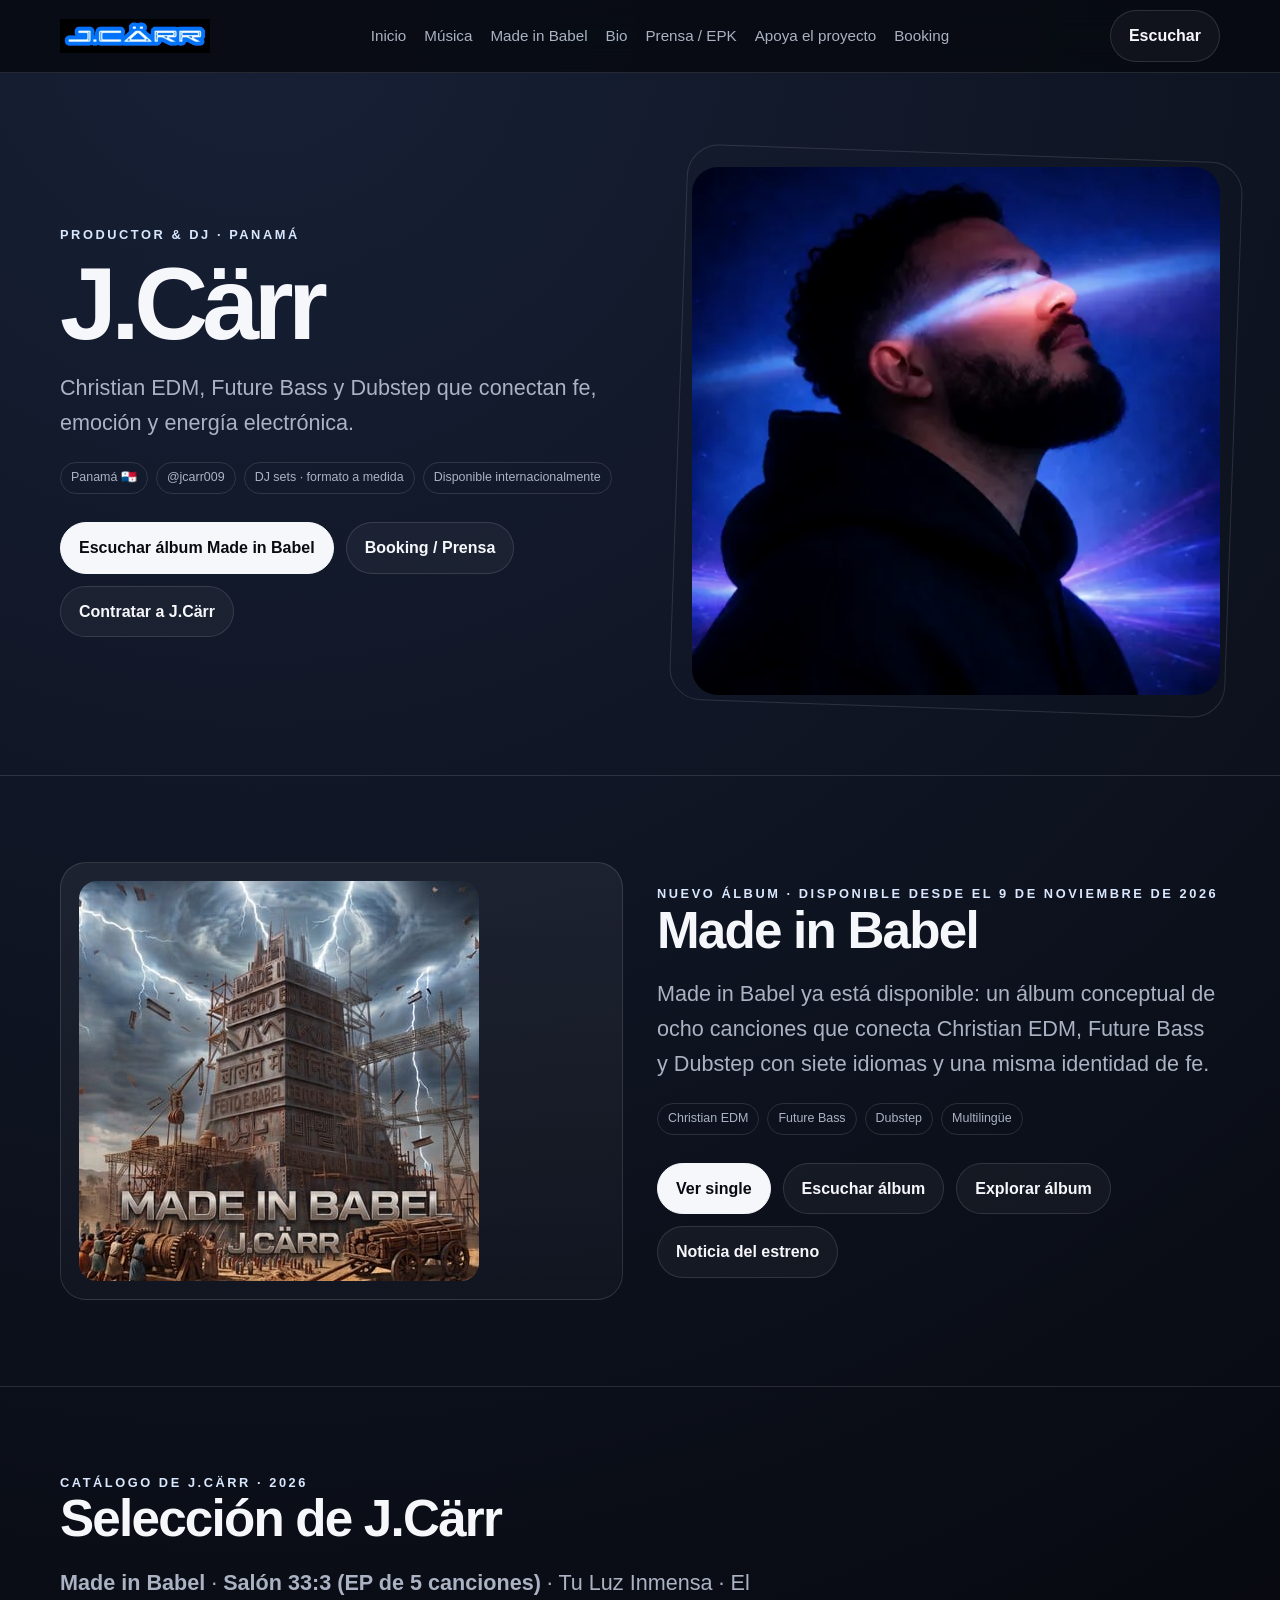
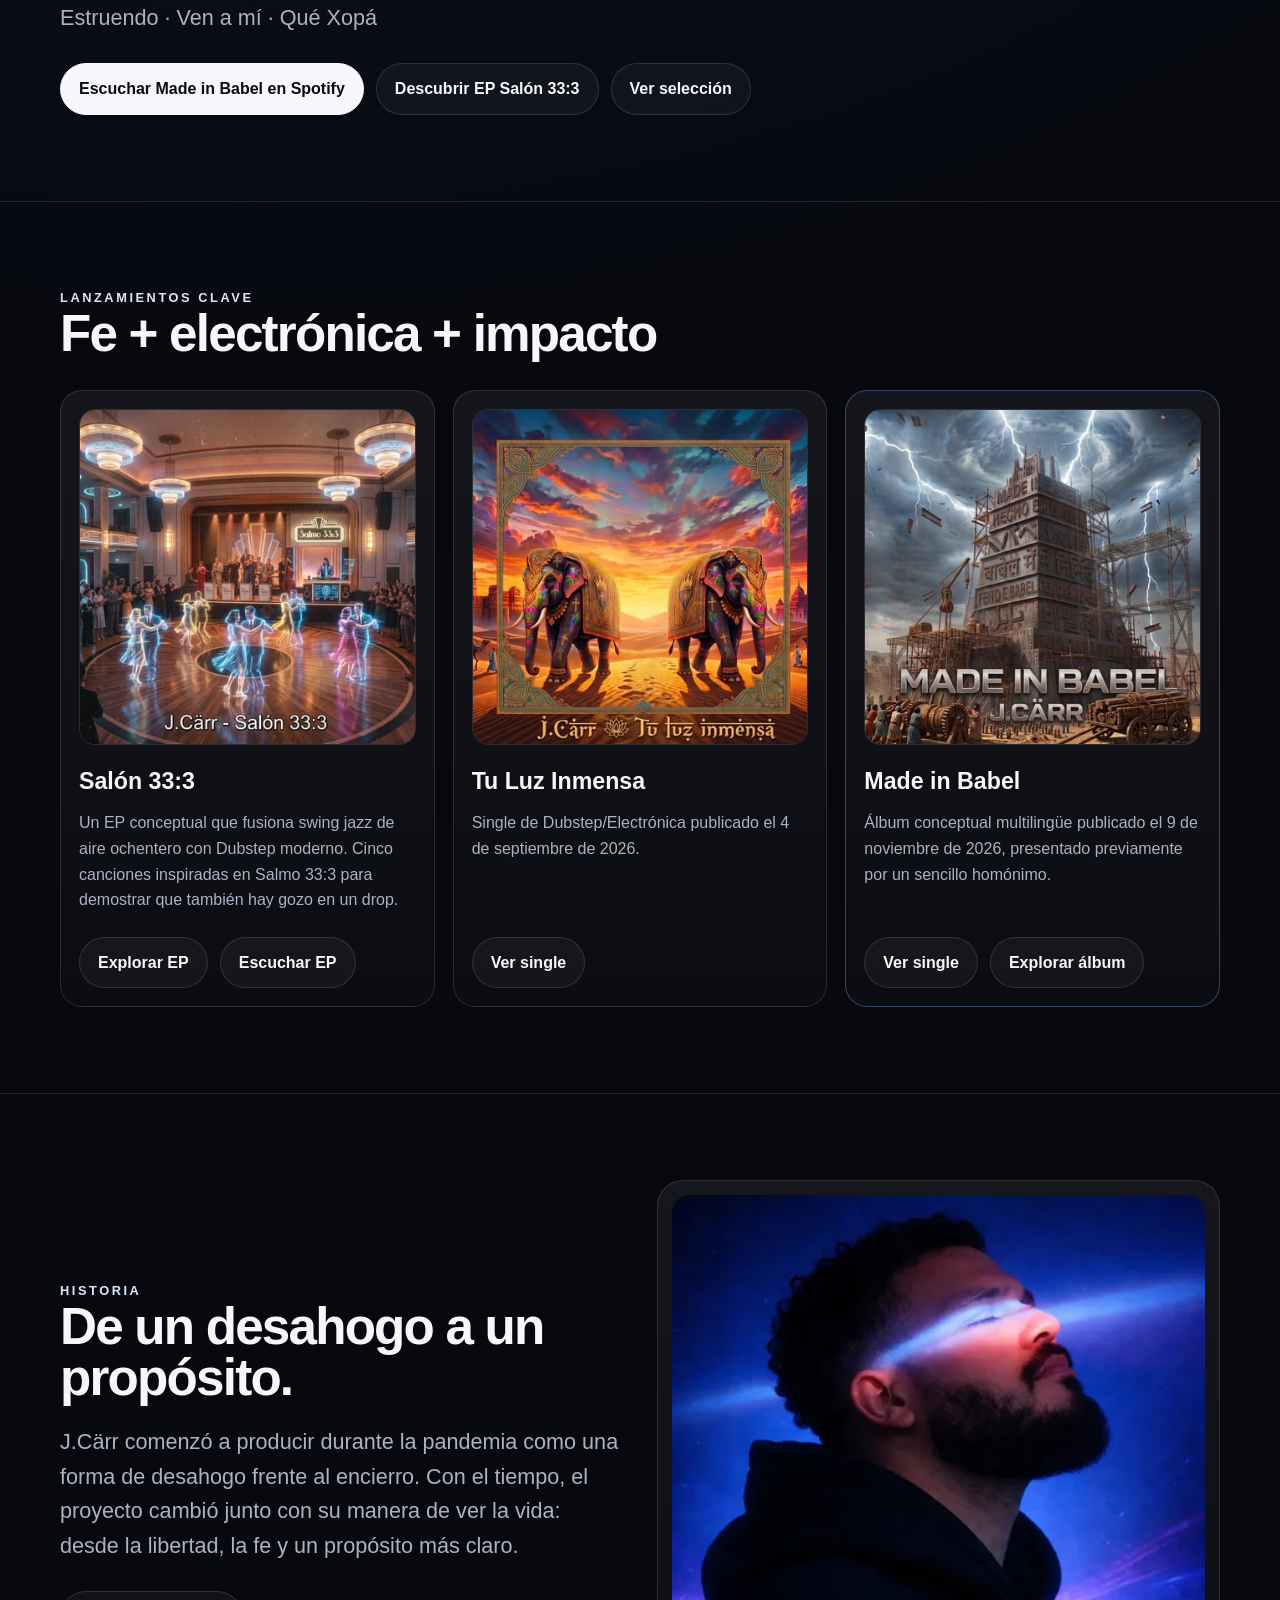
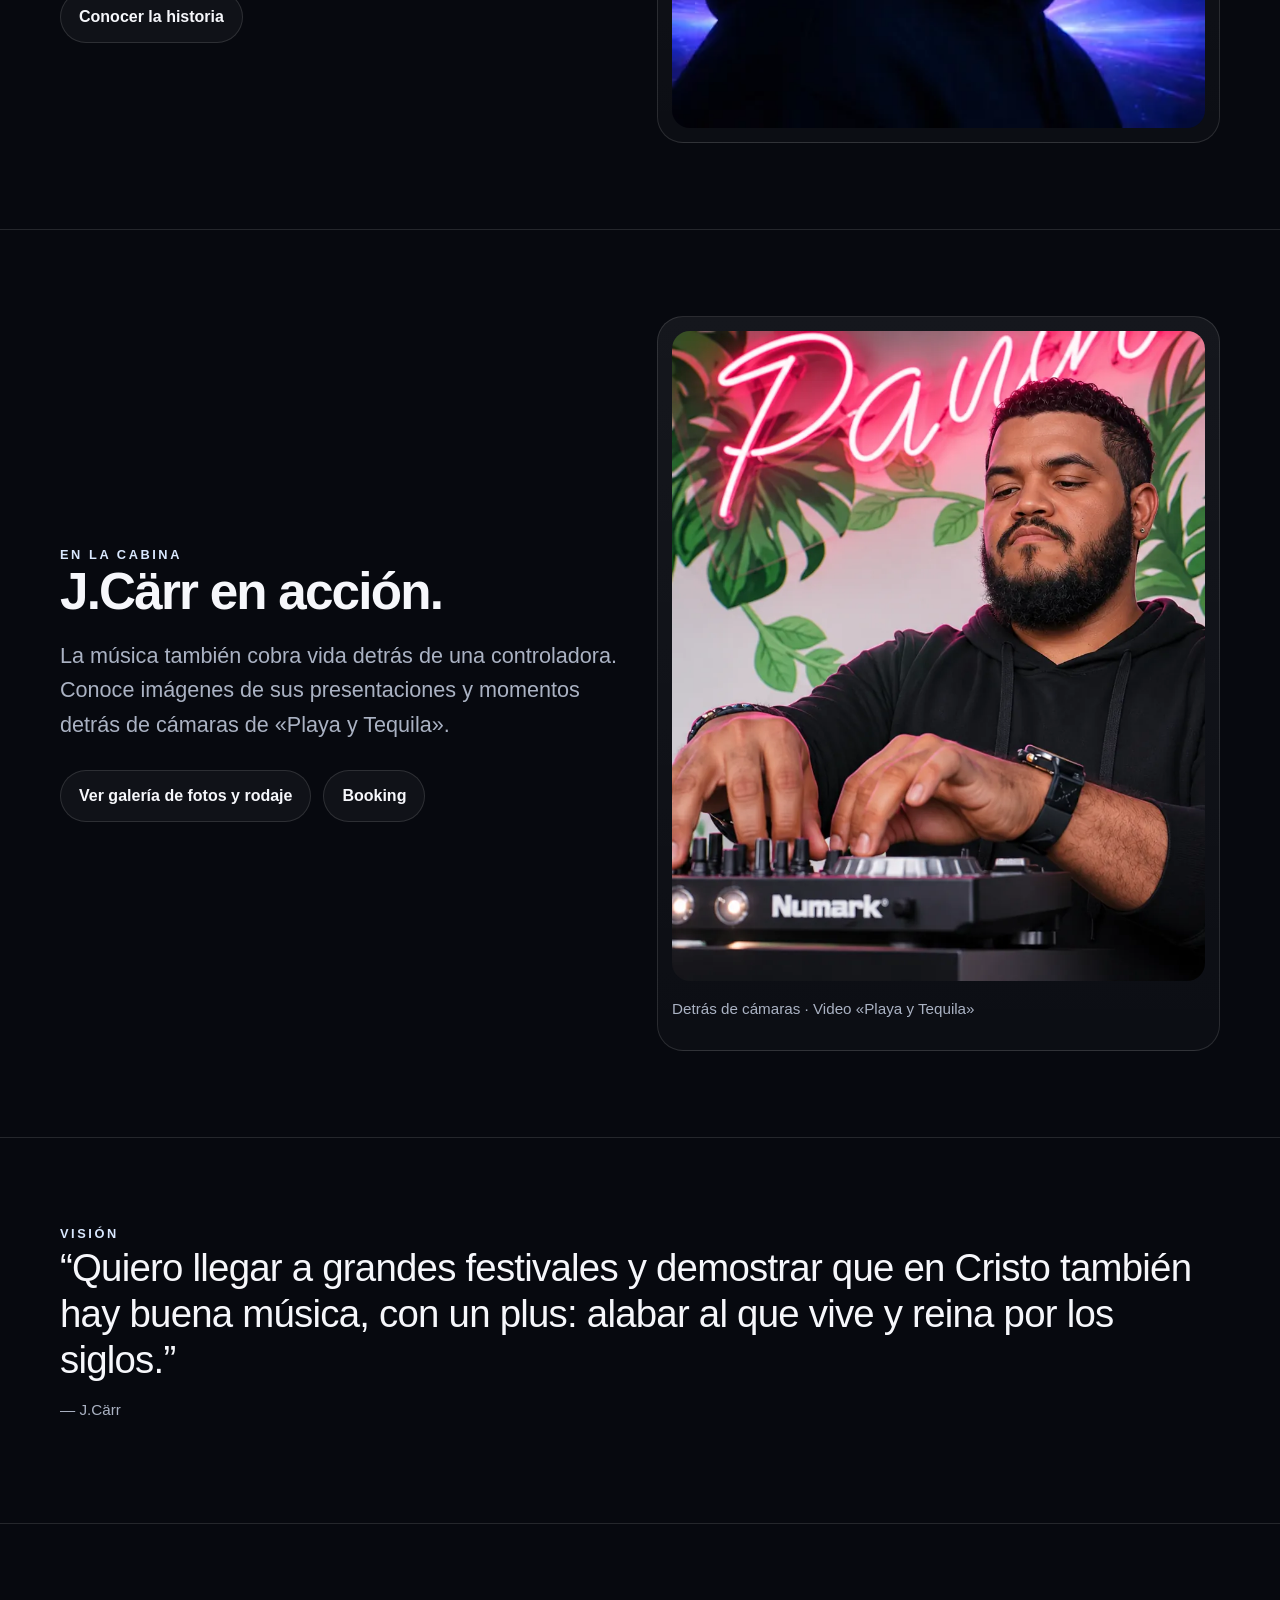
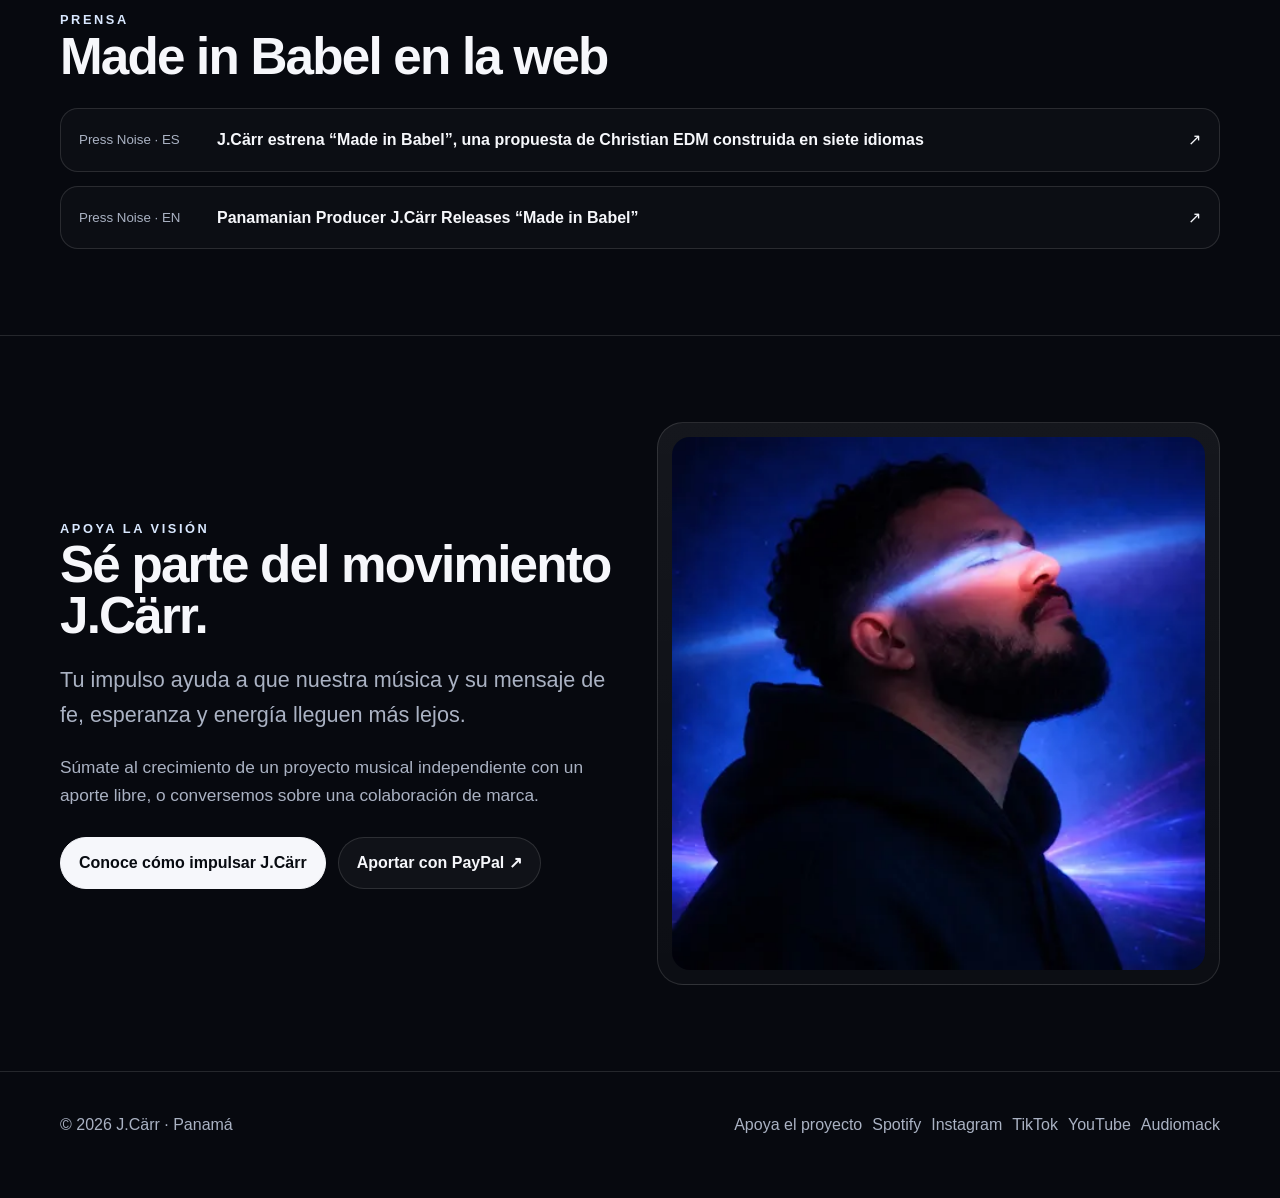
==== commit cee78180: "Agregar acceso a Apoya el proyecto en index.html" ====
--- a/index.html
+++ b/index.html
@@ -2,11 +2,11 @@
 <meta charset="utf-8"><meta name="viewport" content="width=device-width,initial-scale=1">
 <title>J.Cärr | Christian EDM, Future Bass & Dubstep desde Panamá</title><meta name="description" content="Sitio oficial de J.Cärr, productor y DJ panameño de Christian EDM, Future Bass y Dubstep. Música, Made in Babel, prensa y booking."><link rel="canonical" href="https://jcarr009.com/">
 <meta property="og:type" content="website"><meta property="og:title" content="J.Cärr | Christian EDM, Future Bass & Dubstep desde Panamá"><meta property="og:description" content="Sitio oficial de J.Cärr, productor y DJ panameño de Christian EDM, Future Bass y Dubstep. Música, Made in Babel, prensa y booking."><meta property="og:url" content="https://jcarr009.com/"><meta property="og:image" content="https://jcarr009.com/assets/artist-hero.jpg"><meta name="twitter:card" content="summary_large_image">
-<link rel="stylesheet" href="styles.css"><link rel="icon" href="assets/logo.webp"><script type="application/ld+json">{"@context":"https://schema.org","@graph":[{"@type":"WebSite","@id":"https://jcarr009.com/#website","url":"https://jcarr009.com/","name":"J.Cärr","alternateName":["J Carr","JCarr009"],"inLanguage":"es"},{"@type":"Person","@id":"https://jcarr009.com/#artist","name":"J.Cärr","alternateName":"@jcarr009","url":"https://jcarr009.com/","image":"https://jcarr009.com/assets/artist-hero.jpg","jobTitle":"Productor musical y DJ","nationality":{"@type":"Country","name":"Panamá"},"knowsAbout":["Christian EDM","Future Bass","Dubstep","Electronic music"],"sameAs":["https://open.spotify.com/intl-es/artist/58DHUURGlAamkAyfkEyLeY","https://music.apple.com/es/artist/j-c%C3%A4rr/1549300890","https://www.deezer.com/es/artist/126636682","https://soundcloud.com/jcarr009","https://audiomack.com/jcarr009","https://www.instagram.com/jcarr009/","https://www.tiktok.com/@jcarr009","https://www.youtube.com/c/JC%C3%A4rr","https://www.pressnoise.com/user/jcarr/"]}]}</script></head><body><nav class="nav"><div class="container nav-inner"><a class="brand" href="/"><img src="assets/logo.webp" alt="Logo de J.Cärr"></a><div class="nav-links"><a href="/">Inicio</a><a href="music.html">Música</a><a href="made-in-babel.html">Made in Babel</a><a href="about.html">Bio</a><a href="press.html">Prensa / EPK</a><a href="contact.html">Booking</a></div><a class="btn" href="https://share.amuse.io/artist/j-carr" target="_blank" rel="noopener">Escuchar</a></div></nav><main>
+<link rel="stylesheet" href="styles.css"><link rel="icon" href="assets/logo.webp"><script type="application/ld+json">{"@context":"https://schema.org","@graph":[{"@type":"WebSite","@id":"https://jcarr009.com/#website","url":"https://jcarr009.com/","name":"J.Cärr","alternateName":["J Carr","JCarr009"],"inLanguage":"es"},{"@type":"Person","@id":"https://jcarr009.com/#artist","name":"J.Cärr","alternateName":"@jcarr009","url":"https://jcarr009.com/","image":"https://jcarr009.com/assets/artist-hero.jpg","jobTitle":"Productor musical y DJ","nationality":{"@type":"Country","name":"Panamá"},"knowsAbout":["Christian EDM","Future Bass","Dubstep","Electronic music"],"sameAs":["https://open.spotify.com/intl-es/artist/58DHUURGlAamkAyfkEyLeY","https://music.apple.com/es/artist/j-c%C3%A4rr/1549300890","https://www.deezer.com/es/artist/126636682","https://soundcloud.com/jcarr009","https://audiomack.com/jcarr009","https://www.instagram.com/jcarr009/","https://www.tiktok.com/@jcarr009","https://www.youtube.com/c/JC%C3%A4rr","https://www.pressnoise.com/user/jcarr/"]}]}</script></head><body><nav class="nav"><div class="container nav-inner"><a class="brand" href="/"><img src="assets/logo.webp" alt="Logo de J.Cärr"></a><div class="nav-links"><a href="/">Inicio</a><a href="music.html">Música</a><a href="made-in-babel.html">Made in Babel</a><a href="about.html">Bio</a><a href="press.html">Prensa / EPK</a><a href="apoyar.html">Apoya el proyecto</a><a href="contact.html">Booking</a></div><a class="btn" href="https://share.amuse.io/artist/j-carr" target="_blank" rel="noopener">Escuchar</a></div></nav><main>
 <section class="container hero"><div><div class="eyebrow">Productor & DJ · Panamá</div><h1>J.Cärr</h1><p class="lead">Christian EDM, Future Bass y Dubstep que conectan fe, emoción y energía electrónica.</p><div class="meta"><span class="pill">Panamá 🇵🇦</span><span class="pill">@jcarr009</span><span class="pill">DJ sets · formato a medida</span><span class="pill">Disponible internacionalmente</span></div><div class="actions"><a class="btn primary" href="https://share.amuse.io/album/j-carr-made-in-babel" target="_blank" rel="noopener">Escuchar álbum Made in Babel</a><a class="btn" href="contact.html">Booking / Prensa</a><a class="btn" href="mailto:booking@jcarr009.com?subject=Booking%20J.C%C3%A4rr">Contratar a J.Cärr</a></div></div><div class="hero-visual"><img src="assets/artist-hero.jpg" alt="J.Cärr, productor y DJ panameño"></div></section>
 <section class="section"><div class="container grid-2"><div class="release-card"><img src="assets/made-in-babel.jpg" alt="Portada oficial de Made in Babel de J.Cärr"></div><div><div class="eyebrow">Nuevo álbum · Disponible desde el 9 de noviembre de 2026</div><h2>Made in Babel</h2><p class="lead">Made in Babel ya está disponible: un álbum conceptual de ocho canciones que conecta Christian EDM, Future Bass y Dubstep con siete idiomas y una misma identidad de fe.</p><div class="meta"><span class="pill">Christian EDM</span><span class="pill">Future Bass</span><span class="pill">Dubstep</span><span class="pill">Multilingüe</span></div><div class="actions"><a class="btn primary" href="made-in-babel-single.html">Ver single</a><a class="btn" href="https://share.amuse.io/album/j-carr-made-in-babel" target="_blank" rel="noopener">Escuchar álbum</a><a class="btn" href="made-in-babel.html">Explorar álbum</a><a class="btn" href="noticias-made-in-babel-estreno-2026.html">Noticia del estreno</a></div></div></div></section>
 <section class="section"><div class="container"><div class="eyebrow">Catálogo de J.Cärr · 2026</div><h2>Selección de J.Cärr</h2><p class="lead"><strong>Made in Babel</strong> · <strong>Salón 33:3 (EP de 5 canciones)</strong> · Tu Luz Inmensa · El Estruendo · Ven a mí · Qué Xopá</p><div class="actions"><a class="btn primary" href="https://open.spotify.com/track/2uu1MIclLi6mWo5TV7Wfx6" target="_blank" rel="noopener">Escuchar Made in Babel en Spotify</a><a class="btn" href="salon-33-3.html">Descubrir EP Salón 33:3</a><a class="btn" href="music.html">Ver selección</a></div></div></section>
 <section class="section"><div class="container"><div class="eyebrow">Lanzamientos clave</div><h2>Fe + electrónica + impacto</h2><div class="release-grid"><article class="release-tile"><img class="tile-cover" src="assets/salon-33-3.jpg" alt="Portada Salón 33:3 de J.Cärr"><h3>Salón 33:3</h3><p>Un EP conceptual que fusiona swing jazz de aire ochentero con Dubstep moderno. Cinco canciones inspiradas en Salmo 33:3 para demostrar que también hay gozo en un drop.</p><div class="actions"><a class="btn" href="salon-33-3.html">Explorar EP</a><a class="btn" href="https://open.spotify.com/album/5cJVymykPUUWsdM15KfQgx" target="_blank" rel="noopener">Escuchar EP</a></div></article><article class="release-tile"><img class="tile-cover" src="assets/tu-luz-inmensa.jpg" alt="Portada Tu Luz Inmensa de J.Cärr"><h3>Tu Luz Inmensa</h3><p>Single de Dubstep/Electrónica publicado el 4 de septiembre de 2026.</p><div class="actions"><a class="btn" href="tu-luz-inmensa.html">Ver single</a></div></article><article class="release-tile featured"><img class="tile-cover" src="assets/made-in-babel.jpg" alt="Portada Made in Babel de J.Cärr"><h3>Made in Babel</h3><p>Álbum conceptual multilingüe publicado el 9 de noviembre de 2026, presentado previamente por un sencillo homónimo.</p><div class="actions"><a class="btn" href="made-in-babel-single.html">Ver single</a><a class="btn" href="made-in-babel.html">Explorar álbum</a></div></article></div></div></section>
 <section class="section"><div class="container grid-2"><div><div class="eyebrow">Historia</div><h2>De un desahogo a un propósito.</h2><p class="lead">J.Cärr comenzó a producir durante la pandemia como una forma de desahogo frente al encierro. Con el tiempo, el proyecto cambió junto con su manera de ver la vida: desde la libertad, la fe y un propósito más claro.</p><div class="actions"><a class="btn" href="about.html">Conocer la historia</a></div></div><div class="portrait-card"><img src="assets/artist-hero.jpg" alt="J.Cärr en sesión fotográfica 2026"></div></div></section>
 <section class="section"><div class="container grid-2"><div><div class="eyebrow">En la cabina</div><h2>J.Cärr en acción.</h2><p class="lead">La música también cobra vida detrás de una controladora. Conoce imágenes de sus presentaciones y momentos detrás de cámaras de «Playa y Tequila».</p><div class="actions"><a class="btn" href="press.html#fotos-en-eventos">Ver galería de fotos y rodaje</a><a class="btn" href="contact.html">Booking</a></div></div><div class="portrait-card"><img src="assets/jcarr-dj-evento-tropical.webp" alt="J.Cärr detrás de cámaras de Playa y Tequila, frente al mural tropical" loading="lazy" width="1448" height="1086"><p class="kicker">Detrás de cámaras · Video «Playa y Tequila»</p></div></div></section><section class="section"><div class="container"><div class="eyebrow">Visión</div><p class="quote">“Quiero llegar a grandes festivales y demostrar que en Cristo también hay buena música, con un plus: alabar al que vive y reina por los siglos.”</p><p class="kicker">— J.Cärr</p></div></section>
-<section class="section"><div class="container"><div class="eyebrow">Prensa</div><h2>Made in Babel en la web</h2><div class="press-list"><a class="press-item" href="https://www.pressnoise.com/pressrelease/j-carr-estrena-made-in-babel-una-propuesta-de-christian-edm-construida-en-siete-idiomas/" target="_blank" rel="noopener"><small>Press Noise · ES</small><strong>J.Cärr estrena “Made in Babel”, una propuesta de Christian EDM construida en siete idiomas</strong><span>↗</span></a><a class="press-item" href="https://www.pressnoise.com/pressrelease/panamanian-producer-j-carr-releases-made-in-babel-a-christian-edm-single-built-across-seven-languages/" target="_blank" rel="noopener"><small>Press Noise · EN</small><strong>Panamanian Producer J.Cärr Releases “Made in Babel”</strong><span>↗</span></a></div></div></section></main><footer class="footer"><div class="container footer-inner"><div>© <span data-year></span> J.Cärr · Panamá</div><div class="socials"><a href="https://open.spotify.com/intl-es/artist/58DHUURGlAamkAyfkEyLeY" target="_blank" rel="noopener">Spotify</a><a href="https://www.instagram.com/jcarr009/" target="_blank" rel="noopener">Instagram</a><a href="https://www.tiktok.com/@jcarr009" target="_blank" rel="noopener">TikTok</a><a href="https://www.youtube.com/c/JC%C3%A4rr" target="_blank" rel="noopener">YouTube</a><a href="https://audiomack.com/jcarr009" target="_blank" rel="noopener">Audiomack</a></div></div></footer><script src="script.js"></script></body></html>+<section class="section"><div class="container"><div class="eyebrow">Prensa</div><h2>Made in Babel en la web</h2><div class="press-list"><a class="press-item" href="https://www.pressnoise.com/pressrelease/j-carr-estrena-made-in-babel-una-propuesta-de-christian-edm-construida-en-siete-idiomas/" target="_blank" rel="noopener"><small>Press Noise · ES</small><strong>J.Cärr estrena “Made in Babel”, una propuesta de Christian EDM construida en siete idiomas</strong><span>↗</span></a><a class="press-item" href="https://www.pressnoise.com/pressrelease/panamanian-producer-j-carr-releases-made-in-babel-a-christian-edm-single-built-across-seven-languages/" target="_blank" rel="noopener"><small>Press Noise · EN</small><strong>Panamanian Producer J.Cärr Releases “Made in Babel”</strong><span>↗</span></a></div></div></section><section class="section"><div class="container grid-2"><div><div class="eyebrow">Apoya la visión</div><h2>Sé parte del movimiento J.Cärr.</h2><p class="lead">Tu impulso ayuda a que nuestra música y su mensaje de fe, esperanza y energía lleguen más lejos.</p><p class="prose">Súmate al crecimiento de un proyecto musical independiente con un aporte libre, o conversemos sobre una colaboración de marca.</p><div class="actions"><a class="btn primary" href="apoyar.html">Conoce cómo impulsar J.Cärr</a><a class="btn" href="https://www.paypal.com/ncp/payment/QAVV2WD8PFCEC" target="_blank" rel="noopener noreferrer">Aportar con PayPal ↗</a></div></div><div class="portrait-card"><img src="assets/artist-hero.jpg" alt="J.Cärr: sé parte del movimiento musical" loading="lazy"></div></div></section></main><footer class="footer"><div class="container footer-inner"><div>© <span data-year></span> J.Cärr · Panamá</div><div class="socials"><a href="apoyar.html">Apoya el proyecto</a><a href="https://open.spotify.com/intl-es/artist/58DHUURGlAamkAyfkEyLeY" target="_blank" rel="noopener">Spotify</a><a href="https://www.instagram.com/jcarr009/" target="_blank" rel="noopener">Instagram</a><a href="https://www.tiktok.com/@jcarr009" target="_blank" rel="noopener">TikTok</a><a href="https://www.youtube.com/c/JC%C3%A4rr" target="_blank" rel="noopener">YouTube</a><a href="https://audiomack.com/jcarr009" target="_blank" rel="noopener">Audiomack</a></div></div></footer><script src="script.js"></script></body></html>
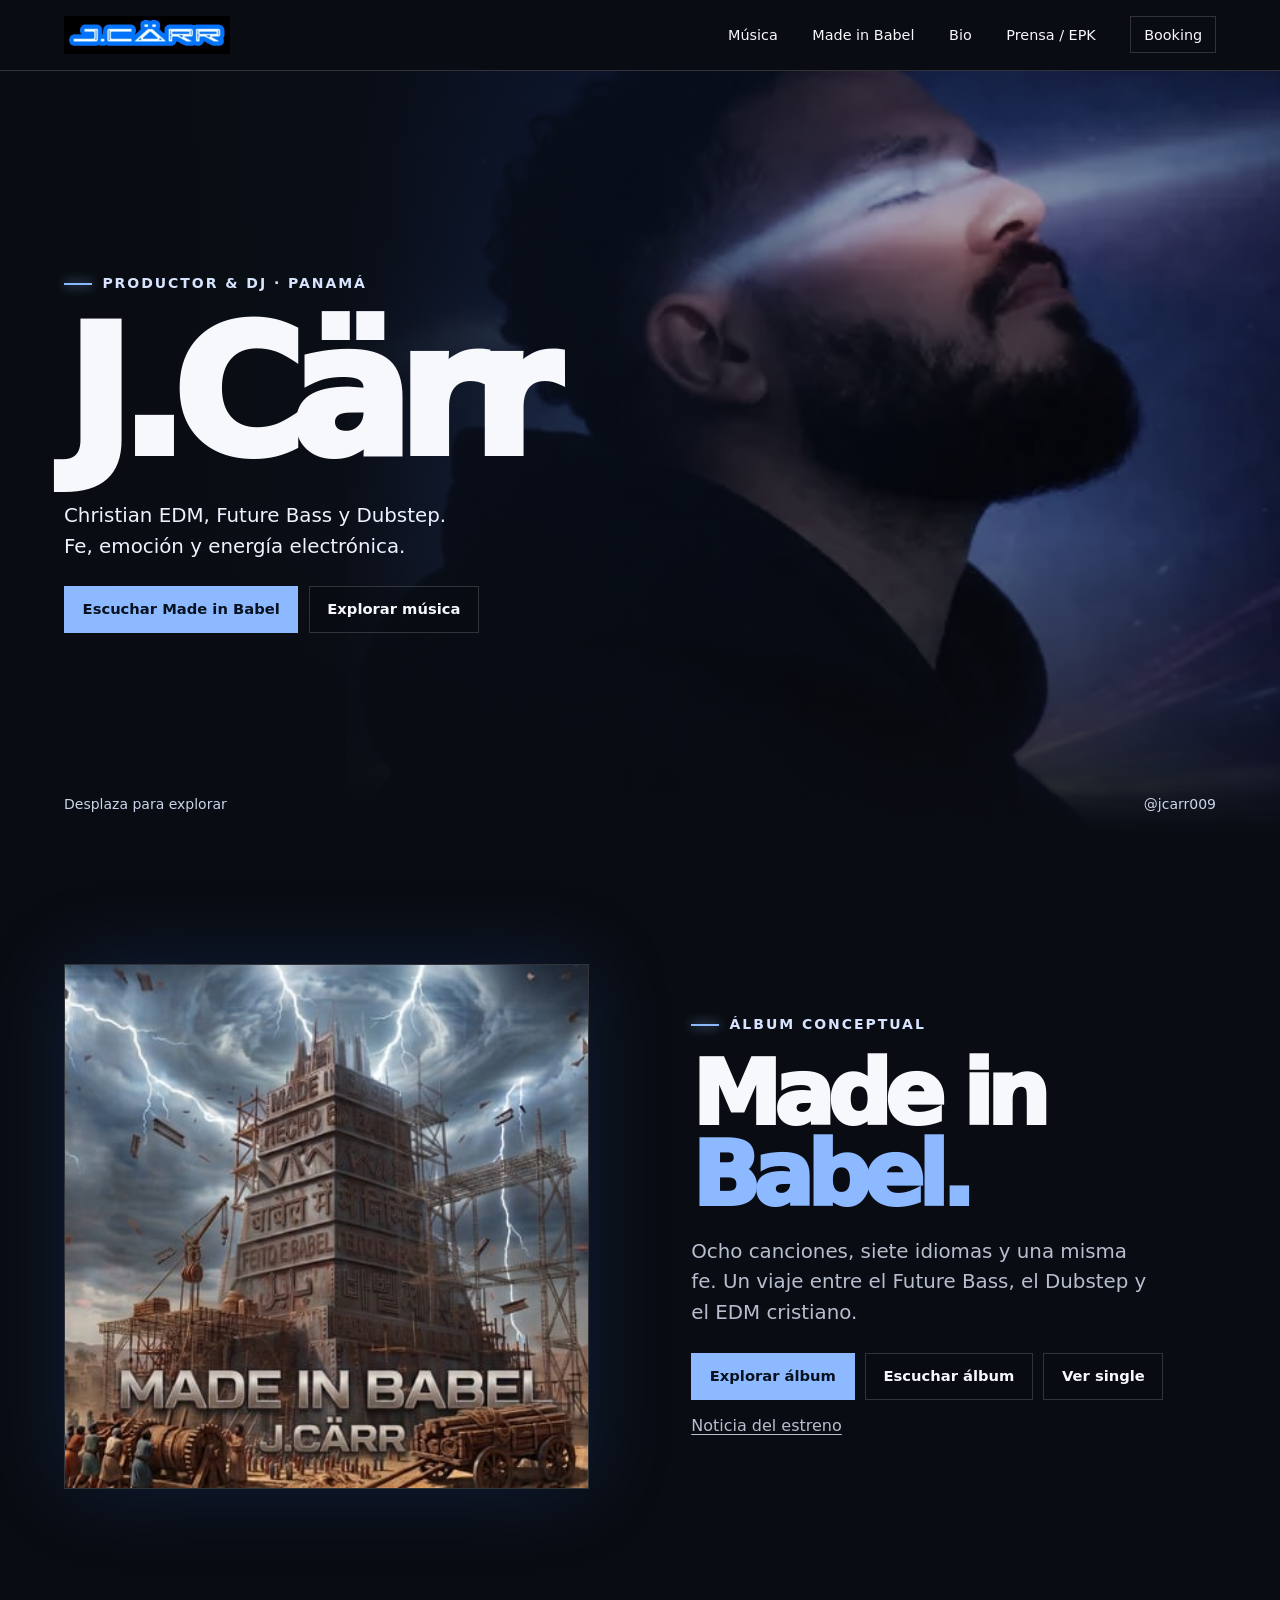
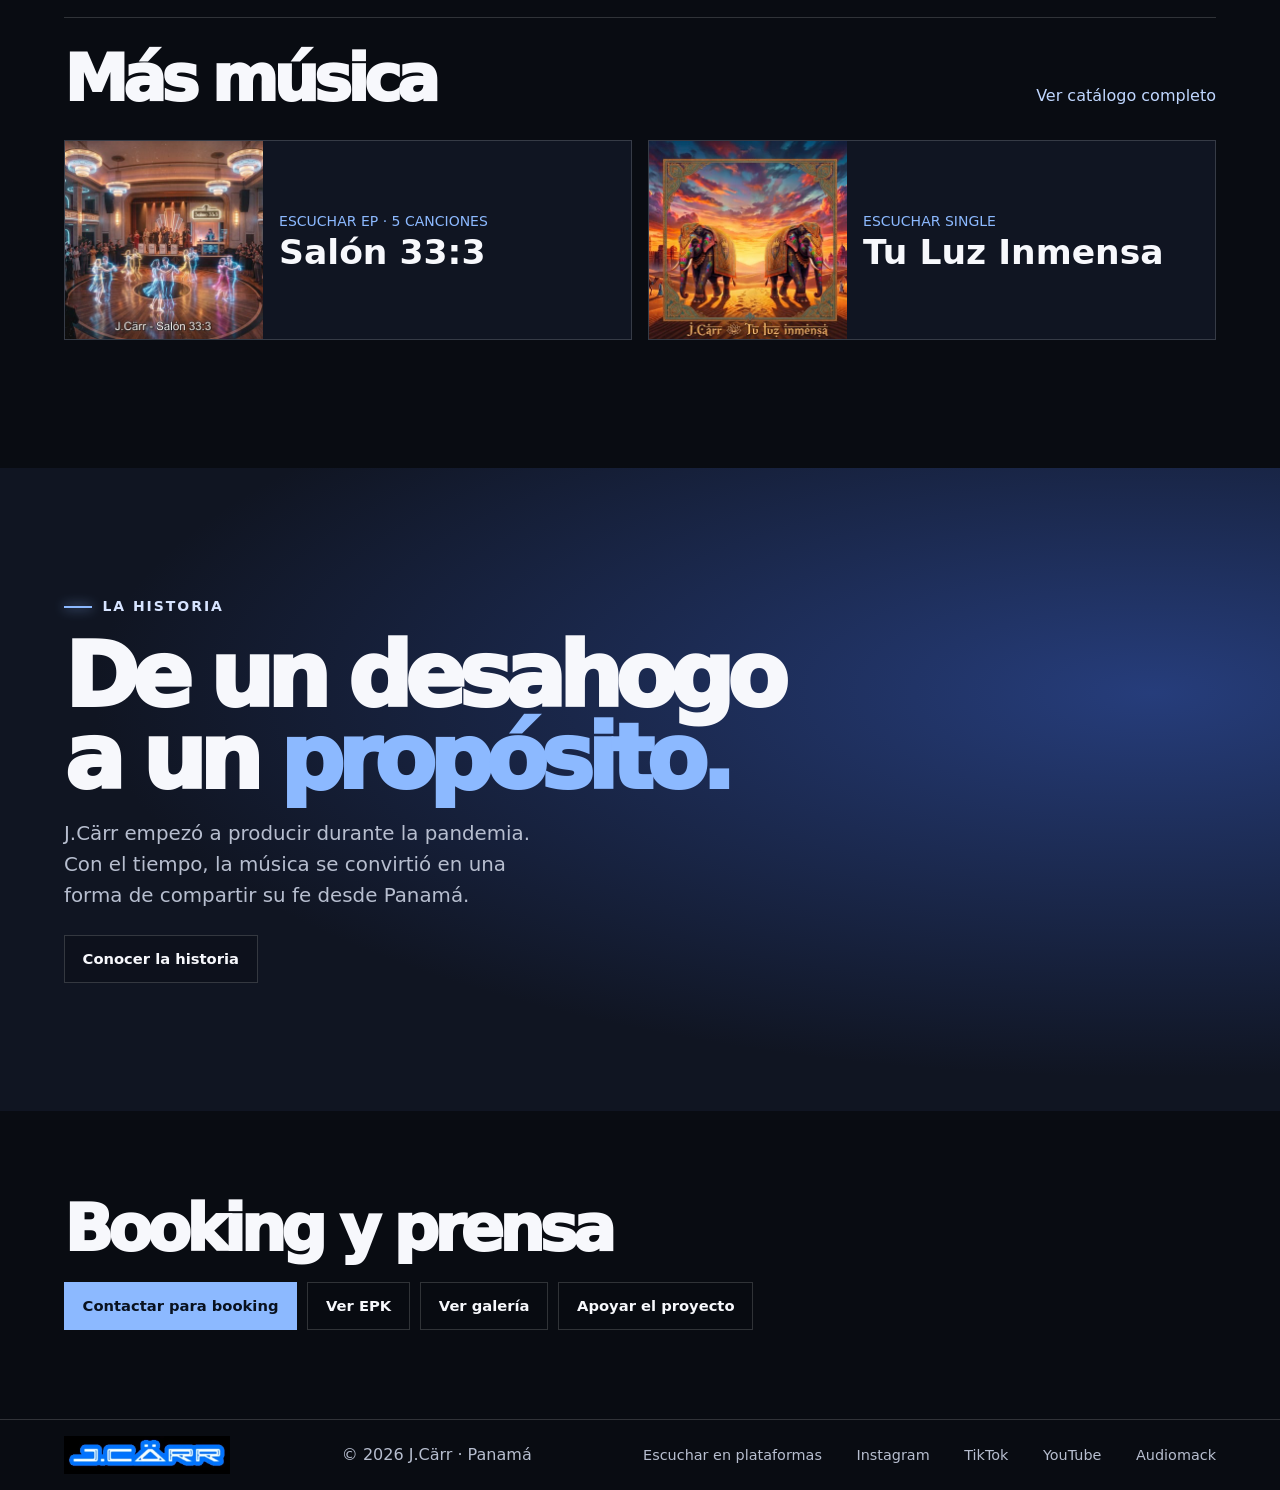
==== commit 139436b3: "Publicar portada J.Cärr 2.0 con el logo oficial" ====
--- a/index.html
+++ b/index.html
@@ -1,12 +1,62 @@
-<!doctype html><html lang="es"><head>
-<meta charset="utf-8"><meta name="viewport" content="width=device-width,initial-scale=1">
-<title>J.Cärr | Christian EDM, Future Bass & Dubstep desde Panamá</title><meta name="description" content="Sitio oficial de J.Cärr, productor y DJ panameño de Christian EDM, Future Bass y Dubstep. Música, Made in Babel, prensa y booking."><link rel="canonical" href="https://jcarr009.com/">
-<meta property="og:type" content="website"><meta property="og:title" content="J.Cärr | Christian EDM, Future Bass & Dubstep desde Panamá"><meta property="og:description" content="Sitio oficial de J.Cärr, productor y DJ panameño de Christian EDM, Future Bass y Dubstep. Música, Made in Babel, prensa y booking."><meta property="og:url" content="https://jcarr009.com/"><meta property="og:image" content="https://jcarr009.com/assets/artist-hero.jpg"><meta name="twitter:card" content="summary_large_image">
-<link rel="stylesheet" href="styles.css"><link rel="icon" href="assets/logo.webp"><script type="application/ld+json">{"@context":"https://schema.org","@graph":[{"@type":"WebSite","@id":"https://jcarr009.com/#website","url":"https://jcarr009.com/","name":"J.Cärr","alternateName":["J Carr","JCarr009"],"inLanguage":"es"},{"@type":"Person","@id":"https://jcarr009.com/#artist","name":"J.Cärr","alternateName":"@jcarr009","url":"https://jcarr009.com/","image":"https://jcarr009.com/assets/artist-hero.jpg","jobTitle":"Productor musical y DJ","nationality":{"@type":"Country","name":"Panamá"},"knowsAbout":["Christian EDM","Future Bass","Dubstep","Electronic music"],"sameAs":["https://open.spotify.com/intl-es/artist/58DHUURGlAamkAyfkEyLeY","https://music.apple.com/es/artist/j-c%C3%A4rr/1549300890","https://www.deezer.com/es/artist/126636682","https://soundcloud.com/jcarr009","https://audiomack.com/jcarr009","https://www.instagram.com/jcarr009/","https://www.tiktok.com/@jcarr009","https://www.youtube.com/c/JC%C3%A4rr","https://www.pressnoise.com/user/jcarr/"]}]}</script></head><body><nav class="nav"><div class="container nav-inner"><a class="brand" href="/"><img src="assets/logo.webp" alt="Logo de J.Cärr"></a><div class="nav-links"><a href="/">Inicio</a><a href="music.html">Música</a><a href="made-in-babel.html">Made in Babel</a><a href="about.html">Bio</a><a href="press.html">Prensa / EPK</a><a href="apoyar.html">Apoya el proyecto</a><a href="contact.html">Booking</a></div><a class="btn" href="https://share.amuse.io/artist/j-carr" target="_blank" rel="noopener">Escuchar</a></div></nav><main>
-<section class="container hero"><div><div class="eyebrow">Productor & DJ · Panamá</div><h1>J.Cärr</h1><p class="lead">Christian EDM, Future Bass y Dubstep que conectan fe, emoción y energía electrónica.</p><div class="meta"><span class="pill">Panamá 🇵🇦</span><span class="pill">@jcarr009</span><span class="pill">DJ sets · formato a medida</span><span class="pill">Disponible internacionalmente</span></div><div class="actions"><a class="btn primary" href="https://share.amuse.io/album/j-carr-made-in-babel" target="_blank" rel="noopener">Escuchar álbum Made in Babel</a><a class="btn" href="contact.html">Booking / Prensa</a><a class="btn" href="mailto:booking@jcarr009.com?subject=Booking%20J.C%C3%A4rr">Contratar a J.Cärr</a></div></div><div class="hero-visual"><img src="assets/artist-hero.jpg" alt="J.Cärr, productor y DJ panameño"></div></section>
-<section class="section"><div class="container grid-2"><div class="release-card"><img src="assets/made-in-babel.jpg" alt="Portada oficial de Made in Babel de J.Cärr"></div><div><div class="eyebrow">Nuevo álbum · Disponible desde el 9 de noviembre de 2026</div><h2>Made in Babel</h2><p class="lead">Made in Babel ya está disponible: un álbum conceptual de ocho canciones que conecta Christian EDM, Future Bass y Dubstep con siete idiomas y una misma identidad de fe.</p><div class="meta"><span class="pill">Christian EDM</span><span class="pill">Future Bass</span><span class="pill">Dubstep</span><span class="pill">Multilingüe</span></div><div class="actions"><a class="btn primary" href="made-in-babel-single.html">Ver single</a><a class="btn" href="https://share.amuse.io/album/j-carr-made-in-babel" target="_blank" rel="noopener">Escuchar álbum</a><a class="btn" href="made-in-babel.html">Explorar álbum</a><a class="btn" href="noticias-made-in-babel-estreno-2026.html">Noticia del estreno</a></div></div></div></section>
-<section class="section"><div class="container"><div class="eyebrow">Catálogo de J.Cärr · 2026</div><h2>Selección de J.Cärr</h2><p class="lead"><strong>Made in Babel</strong> · <strong>Salón 33:3 (EP de 5 canciones)</strong> · Tu Luz Inmensa · El Estruendo · Ven a mí · Qué Xopá</p><div class="actions"><a class="btn primary" href="https://open.spotify.com/track/2uu1MIclLi6mWo5TV7Wfx6" target="_blank" rel="noopener">Escuchar Made in Babel en Spotify</a><a class="btn" href="salon-33-3.html">Descubrir EP Salón 33:3</a><a class="btn" href="music.html">Ver selección</a></div></div></section>
-<section class="section"><div class="container"><div class="eyebrow">Lanzamientos clave</div><h2>Fe + electrónica + impacto</h2><div class="release-grid"><article class="release-tile"><img class="tile-cover" src="assets/salon-33-3.jpg" alt="Portada Salón 33:3 de J.Cärr"><h3>Salón 33:3</h3><p>Un EP conceptual que fusiona swing jazz de aire ochentero con Dubstep moderno. Cinco canciones inspiradas en Salmo 33:3 para demostrar que también hay gozo en un drop.</p><div class="actions"><a class="btn" href="salon-33-3.html">Explorar EP</a><a class="btn" href="https://open.spotify.com/album/5cJVymykPUUWsdM15KfQgx" target="_blank" rel="noopener">Escuchar EP</a></div></article><article class="release-tile"><img class="tile-cover" src="assets/tu-luz-inmensa.jpg" alt="Portada Tu Luz Inmensa de J.Cärr"><h3>Tu Luz Inmensa</h3><p>Single de Dubstep/Electrónica publicado el 4 de septiembre de 2026.</p><div class="actions"><a class="btn" href="tu-luz-inmensa.html">Ver single</a></div></article><article class="release-tile featured"><img class="tile-cover" src="assets/made-in-babel.jpg" alt="Portada Made in Babel de J.Cärr"><h3>Made in Babel</h3><p>Álbum conceptual multilingüe publicado el 9 de noviembre de 2026, presentado previamente por un sencillo homónimo.</p><div class="actions"><a class="btn" href="made-in-babel-single.html">Ver single</a><a class="btn" href="made-in-babel.html">Explorar álbum</a></div></article></div></div></section>
-<section class="section"><div class="container grid-2"><div><div class="eyebrow">Historia</div><h2>De un desahogo a un propósito.</h2><p class="lead">J.Cärr comenzó a producir durante la pandemia como una forma de desahogo frente al encierro. Con el tiempo, el proyecto cambió junto con su manera de ver la vida: desde la libertad, la fe y un propósito más claro.</p><div class="actions"><a class="btn" href="about.html">Conocer la historia</a></div></div><div class="portrait-card"><img src="assets/artist-hero.jpg" alt="J.Cärr en sesión fotográfica 2026"></div></div></section>
-<section class="section"><div class="container grid-2"><div><div class="eyebrow">En la cabina</div><h2>J.Cärr en acción.</h2><p class="lead">La música también cobra vida detrás de una controladora. Conoce imágenes de sus presentaciones y momentos detrás de cámaras de «Playa y Tequila».</p><div class="actions"><a class="btn" href="press.html#fotos-en-eventos">Ver galería de fotos y rodaje</a><a class="btn" href="contact.html">Booking</a></div></div><div class="portrait-card"><img src="assets/jcarr-dj-evento-tropical.webp" alt="J.Cärr detrás de cámaras de Playa y Tequila, frente al mural tropical" loading="lazy" width="1448" height="1086"><p class="kicker">Detrás de cámaras · Video «Playa y Tequila»</p></div></div></section><section class="section"><div class="container"><div class="eyebrow">Visión</div><p class="quote">“Quiero llegar a grandes festivales y demostrar que en Cristo también hay buena música, con un plus: alabar al que vive y reina por los siglos.”</p><p class="kicker">— J.Cärr</p></div></section>
-<section class="section"><div class="container"><div class="eyebrow">Prensa</div><h2>Made in Babel en la web</h2><div class="press-list"><a class="press-item" href="https://www.pressnoise.com/pressrelease/j-carr-estrena-made-in-babel-una-propuesta-de-christian-edm-construida-en-siete-idiomas/" target="_blank" rel="noopener"><small>Press Noise · ES</small><strong>J.Cärr estrena “Made in Babel”, una propuesta de Christian EDM construida en siete idiomas</strong><span>↗</span></a><a class="press-item" href="https://www.pressnoise.com/pressrelease/panamanian-producer-j-carr-releases-made-in-babel-a-christian-edm-single-built-across-seven-languages/" target="_blank" rel="noopener"><small>Press Noise · EN</small><strong>Panamanian Producer J.Cärr Releases “Made in Babel”</strong><span>↗</span></a></div></div></section><section class="section"><div class="container grid-2"><div><div class="eyebrow">Apoya la visión</div><h2>Sé parte del movimiento J.Cärr.</h2><p class="lead">Tu impulso ayuda a que nuestra música y su mensaje de fe, esperanza y energía lleguen más lejos.</p><p class="prose">Súmate al crecimiento de un proyecto musical independiente con un aporte libre, o conversemos sobre una colaboración de marca.</p><div class="actions"><a class="btn primary" href="apoyar.html">Conoce cómo impulsar J.Cärr</a><a class="btn" href="https://www.paypal.com/ncp/payment/QAVV2WD8PFCEC" target="_blank" rel="noopener noreferrer">Aportar con PayPal ↗</a></div></div><div class="portrait-card"><img src="assets/artist-hero.jpg" alt="J.Cärr: sé parte del movimiento musical" loading="lazy"></div></div></section></main><footer class="footer"><div class="container footer-inner"><div>© <span data-year></span> J.Cärr · Panamá</div><div class="socials"><a href="apoyar.html">Apoya el proyecto</a><a href="https://open.spotify.com/intl-es/artist/58DHUURGlAamkAyfkEyLeY" target="_blank" rel="noopener">Spotify</a><a href="https://www.instagram.com/jcarr009/" target="_blank" rel="noopener">Instagram</a><a href="https://www.tiktok.com/@jcarr009" target="_blank" rel="noopener">TikTok</a><a href="https://www.youtube.com/c/JC%C3%A4rr" target="_blank" rel="noopener">YouTube</a><a href="https://audiomack.com/jcarr009" target="_blank" rel="noopener">Audiomack</a></div></div></footer><script src="script.js"></script></body></html>+<!doctype html>
+<html lang="es">
+<head>
+<meta charset="utf-8">
+<meta name="viewport" content="width=device-width, initial-scale=1">
+<meta name="description" content="J.Cärr, productor y DJ de EDM cristiano, Future Bass y Dubstep desde Panamá. Escucha Made in Babel y consulta el EPK y booking.">
+<link rel="canonical" href="https://jcarr009.com/">
+<meta property="og:type" content="website">
+<meta property="og:site_name" content="J.Cärr">
+<meta property="og:title" content="J.Cärr">
+<meta property="og:description" content="J.Cärr, productor y DJ de EDM cristiano, Future Bass y Dubstep desde Panamá. Escucha Made in Babel y consulta el EPK y booking.">
+<meta property="og:url" content="https://jcarr009.com/">
+<meta property="og:image" content="https://jcarr009.com/assets/artist-hero.jpg">
+<meta name="twitter:card" content="summary_large_image">
+<title>J.Cärr</title>
+<link rel="icon" href="assets/logo.webp" type="image/webp">
+<script type="application/ld+json">{"@context":"https://schema.org","@graph":[{"@type":"WebSite","@id":"https://jcarr009.com/#website","url":"https://jcarr009.com/","name":"J.Cärr","alternateName":["J Carr","JCarr009"],"inLanguage":"es"},{"@type":"Person","@id":"https://jcarr009.com/#artist","name":"J.Cärr","alternateName":"@jcarr009","url":"https://jcarr009.com/","image":"https://jcarr009.com/assets/artist-hero.jpg","jobTitle":"Productor musical y DJ","nationality":{"@type":"Country","name":"Panamá"},"knowsAbout":["Christian EDM","Future Bass","Dubstep","Electronic music"],"sameAs":["https://open.spotify.com/intl-es/artist/58DHUURGlAamkAyfkEyLeY","https://music.apple.com/es/artist/j-c%C3%A4rr/1549300890","https://www.deezer.com/es/artist/126636682","https://soundcloud.com/jcarr009","https://audiomack.com/jcarr009","https://www.instagram.com/jcarr009/","https://www.tiktok.com/@jcarr009","https://www.youtube.com/c/JC%C3%A4rr","https://www.pressnoise.com/user/jcarr/"]}]}</script>
+<link rel="stylesheet" href="home.css">
+<script src="home-motion.js" defer></script>
+</head>
+<body>
+<a class="skip" href="#contenido">Saltar al contenido</a>
+<header class="header"><nav class="bound" aria-label="Principal">
+<a class="logo" href="#inicio" aria-label="J.Cärr, inicio"><img src="assets/logo.webp" width="511" height="116" alt="J.Cärr"></a>
+<div class="navlinks"><a href="music.html">Música</a><a href="./made-in-babel.html">Made in Babel</a><a href="about.html">Bio</a><a href="press.html">Prensa / EPK</a><a class="nav-book" href="contact.html">Booking</a></div>
+</nav></header>
+<main id="contenido">
+<section class="hero" id="inicio" aria-labelledby="artist">
+<div class="hero-art" aria-hidden="true"><img src="assets/artist-hero.jpg" alt="" fetchpriority="high"></div>
+<div class="hero-copy bound">
+<p class="eyebrow"><span></span> PRODUCTOR &amp; DJ · PANAMÁ</p>
+<h1 id="artist">J.Cärr</h1>
+<p class="intro">Christian EDM, Future Bass y Dubstep.<br>Fe, emoción y energía electrónica.</p>
+<div class="actions"><a class="button primary" href="https://share.amuse.io/album/j-carr-made-in-babel" target="_blank" rel="noopener noreferrer">Escuchar Made in Babel</a><a class="button" href="#musica">Explorar música</a></div>
+</div>
+<div class="hero-bottom bound"><a href="#musica">Desplaza para explorar</a><a href="https://www.instagram.com/jcarr009/" target="_blank" rel="noopener noreferrer">@jcarr009</a></div>
+</section>
+<section id="musica" class="feature bound">
+<a class="cover reveal" href="./made-in-babel.html"><img src="assets/made-in-babel.jpg" alt="Portada de Made in Babel" width="400" height="400" loading="lazy"></a>
+<div class="reveal">
+<p class="eyebrow"><span></span> ÁLBUM CONCEPTUAL</p>
+<h2>Made in<br><em>Babel.</em></h2>
+<p class="lede">Ocho canciones, siete idiomas y una misma fe. Un viaje entre el Future Bass, el Dubstep y el EDM cristiano.</p>
+<div class="actions"><a class="button primary" href="./made-in-babel.html">Explorar álbum</a><a class="button" href="https://share.amuse.io/album/j-carr-made-in-babel" target="_blank" rel="noopener noreferrer">Escuchar álbum</a><a class="button" href="made-in-babel-single.html">Ver single</a></div>
+<p class="feature-news"><a href="noticias-made-in-babel-estreno-2026.html">Noticia del estreno</a></p>
+</div>
+</section>
+<section class="catalog bound" aria-labelledby="catalogo">
+<div class="section-line reveal"><h2 id="catalogo">Más música</h2><a href="music.html">Ver catálogo completo</a></div>
+<div class="records">
+<a class="record reveal" href="https://share.amuse.io/album/j-carr-salon-33-3" target="_blank" rel="noopener noreferrer"><img src="assets/salon-33-3.jpg" alt="" loading="lazy" width="400" height="400"><div><span>ESCUCHAR EP · 5 CANCIONES</span><h3>Salón 33:3</h3></div></a>
+<a class="record reveal" href="https://share.amuse.io/track/j-carr-tu-luz-inmensa" target="_blank" rel="noopener noreferrer"><img src="assets/tu-luz-inmensa.jpg" alt="" loading="lazy" width="400" height="400"><div><span>ESCUCHAR SINGLE</span><h3>Tu Luz Inmensa</h3></div></a>
+</div>
+</section>
+<section id="bio" class="story">
+<div class="bound story-inner reveal"><p class="eyebrow"><span></span> LA HISTORIA</p><h2>De un desahogo<br>a un <em>propósito.</em></h2><p class="lede">J.Cärr empezó a producir durante la pandemia. Con el tiempo, la música se convirtió en una forma de compartir su fe desde Panamá.</p><a class="button" href="about.html">Conocer la historia</a></div>
+</section>
+<section class="contact bound reveal"><h2>Booking y prensa</h2><div class="actions"><a class="button primary" href="contact.html">Contactar para booking</a><a class="button" href="press.html">Ver EPK</a><a class="button" href="press.html#fotos-en-eventos">Ver galería</a><a class="button" href="apoyar.html">Apoyar el proyecto</a></div></section>
+</main>
+<footer><div class="bound"><a class="logo" href="#inicio" aria-label="J.Cärr, inicio"><img src="assets/logo.webp" width="511" height="116" alt="J.Cärr"></a><p>© 2026 J.Cärr · Panamá</p><div class="social"><a href="https://share.amuse.io/artist/j-carr" target="_blank" rel="noopener noreferrer">Escuchar en plataformas</a><a href="https://www.instagram.com/jcarr009/" target="_blank" rel="noopener noreferrer">Instagram</a><a href="https://www.tiktok.com/@jcarr009" target="_blank" rel="noopener noreferrer">TikTok</a><a href="https://www.youtube.com/c/JC%C3%A4rr" target="_blank" rel="noopener noreferrer">YouTube</a><a href="https://audiomack.com/jcarr009" target="_blank" rel="noopener noreferrer">Audiomack</a></div></div></footer>
+</body>
+</html>
--- a/home.css
+++ b/home.css
@@ -0,0 +1,12 @@
+:root{color-scheme:dark;--bg:#090c12;--ink:#f7f8fc;--muted:#b7becf;--blue:#8cb9ff;--line:#ffffff29;--gutter:clamp(1.25rem,5vw,5rem)}
+*{box-sizing:border-box}html{scroll-behavior:smooth;scroll-padding-top:2rem}body{margin:0;background:var(--bg);color:var(--ink);font:1rem/1.55 system-ui,sans-serif}a{color:inherit;text-decoration:none}a:focus-visible{outline:3px solid var(--blue);outline-offset:5px}img{display:block;width:100%;height:auto}.bound{width:min(100% - 2 * var(--gutter),84rem);margin-inline:auto}.skip{position:fixed;z-index:10;top:1rem;left:1rem;background:var(--bg);padding:.6rem;transform:translateY(-200%)}.skip:focus{transform:none}
+.header{border-bottom:1px solid var(--line);position:relative;z-index:2;background:#090c12}.header nav,footer .bound{display:flex;align-items:center;justify-content:space-between;gap:1rem;flex-wrap:wrap;padding-block:1rem}.logo{font-weight:950;font-size:1.45rem;letter-spacing:-.08em}.logo span,h1 span,.eyebrow span,em{color:var(--blue)}.navlinks,.social{display:flex;align-items:center;flex-wrap:wrap;gap:clamp(.7rem,2.7vw,2.4rem);font-size:.9rem}.navlinks a:hover,.social a:hover,.section-line a:hover{color:var(--blue)}.nav-book{border:1px solid var(--line);padding:.4rem .8rem}
+.hero{min-height:min(49rem,85svh);position:relative;isolation:isolate;display:grid;align-items:center;overflow:hidden;background:#101725}.hero-art{position:absolute;inset:0 0 0 27%;z-index:-1;overflow:hidden}.hero-art img{height:100%;object-fit:cover;object-position:center 42%;filter:grayscale(.5) saturate(.8);transform:translateY(var(--shift,0px)) scale(1.09)}.hero::after{content:"";position:absolute;inset:0;z-index:-1;background:linear-gradient(90deg,#090c12 8%,#090c12ee 27%,#090c1240 67%),linear-gradient(0deg,#090c12 0%,transparent 39%),linear-gradient(120deg,#205cdb50,transparent 76%);pointer-events:none}.hero-copy{padding-block:6.5rem;animation:enter .8s both}.eyebrow{font-weight:750;font-size:.875rem;letter-spacing:.14em;color:#d7e4ff;display:flex;align-items:center;gap:.65rem}.eyebrow span{display:inline-block;background:currentColor;width:1.75rem;height:2px;box-shadow:0 0 12px currentColor}h1,h2,h3,p{margin:0}h1,h2{line-height:.91;letter-spacing:-.078em;font-weight:950}h1{font-size:clamp(4.5rem,14vw,13rem);margin:.1em 0 .14em}h2{font-size:clamp(2.8rem,7vw,7rem)}.intro,.lede{color:var(--muted);font-size:clamp(1rem,2vw,1.24rem);margin:1.25rem 0 1.5rem;max-width:37ch}.intro{color:#eef2ff}.actions{display:flex;gap:.65rem;flex-wrap:wrap}.button{display:inline-flex;align-items:center;justify-content:center;padding:.7rem 1.1rem;min-height:46px;border:1px solid var(--line);font-weight:700;font-size:.92rem;transition:background .2s,border-color .2s;background:#090c124d}.button:hover{background:#1d2b42;border-color:var(--blue)}.primary{background:var(--blue);color:#091220;border-color:var(--blue)}.primary:hover{background:#c7ddff}.hero-bottom{position:absolute;inset:auto 0 1.25rem;display:flex;justify-content:space-between;color:#cad4e9;font-size:.875rem}
+.feature{display:grid;grid-template-columns:1fr 1fr;align-items:center;gap:clamp(2rem,8vw,8rem);padding-block:clamp(4rem,10vw,9rem)}.feature h2,.story h2{margin-top:.2em}em{font-style:normal}.cover{overflow:hidden;border:1px solid var(--line);box-shadow:0 0 5rem #3164ca33}.cover img,.record img{transition:transform .45s}.cover:hover img,.record:hover img{transform:scale(1.055)}.section-line{display:flex;flex-wrap:wrap;align-items:baseline;justify-content:space-between;gap:1rem;border-top:1px solid var(--line);padding-block:2rem}.section-line h2,.contact h2{font-size:clamp(2.5rem,5vw,4.75rem)}.section-line a{color:#c0d7ff}.records{display:grid;grid-template-columns:1fr 1fr;gap:1rem}.record{display:grid;grid-template-columns:minmax(5rem,35%) 1fr;align-items:center;overflow:hidden;border:1px solid var(--line);background:#101522}.record div{padding:1rem}.record span{font-size:.875rem;color:var(--blue)}.record h3{font-size:clamp(1.25rem,2.7vw,2.6rem);line-height:1.08}.story{margin-top:clamp(4rem,10vw,9rem);padding-block:clamp(4rem,10vw,9rem);background:radial-gradient(ellipse at 90% 35%,#263d7b,transparent 65%),#101522}.contact{padding-block:clamp(3rem,7vw,6rem);display:flex;gap:1.5rem;flex-wrap:wrap;justify-content:space-between;align-items:center}footer{border-top:1px solid var(--line);color:var(--muted)}
+@keyframes enter{from{transform:translateY(26px);opacity:0}to{transform:none;opacity:1}}.reveal.in-view{animation:enter .7s both}
+@media(max-width:680px){.hero{min-height:41rem;align-items:end}.hero-art{inset:0 0 12%}.hero::after{background:linear-gradient(0deg,#090c12 0%,#090c12ee 20%,#090c1255 65%,#090c1233)}.hero-copy{padding-block:10rem 5rem}.feature,.records{grid-template-columns:1fr}.feature{gap:2rem}.cover{max-width:28rem}.hero-bottom a:first-child{display:none}.hero-bottom{justify-content:flex-end}}
+@media(prefers-reduced-motion:reduce){*,*::before,*::after{scroll-behavior:auto!important;animation:none!important;transition:none!important}.hero-art img{transform:none}}
+
+.logo img{width:clamp(7.5rem,13vw,11rem);height:auto}
+.feature-news{margin-top:.85rem}
+.feature-news a{color:var(--muted);text-decoration:underline;text-underline-offset:.2em}
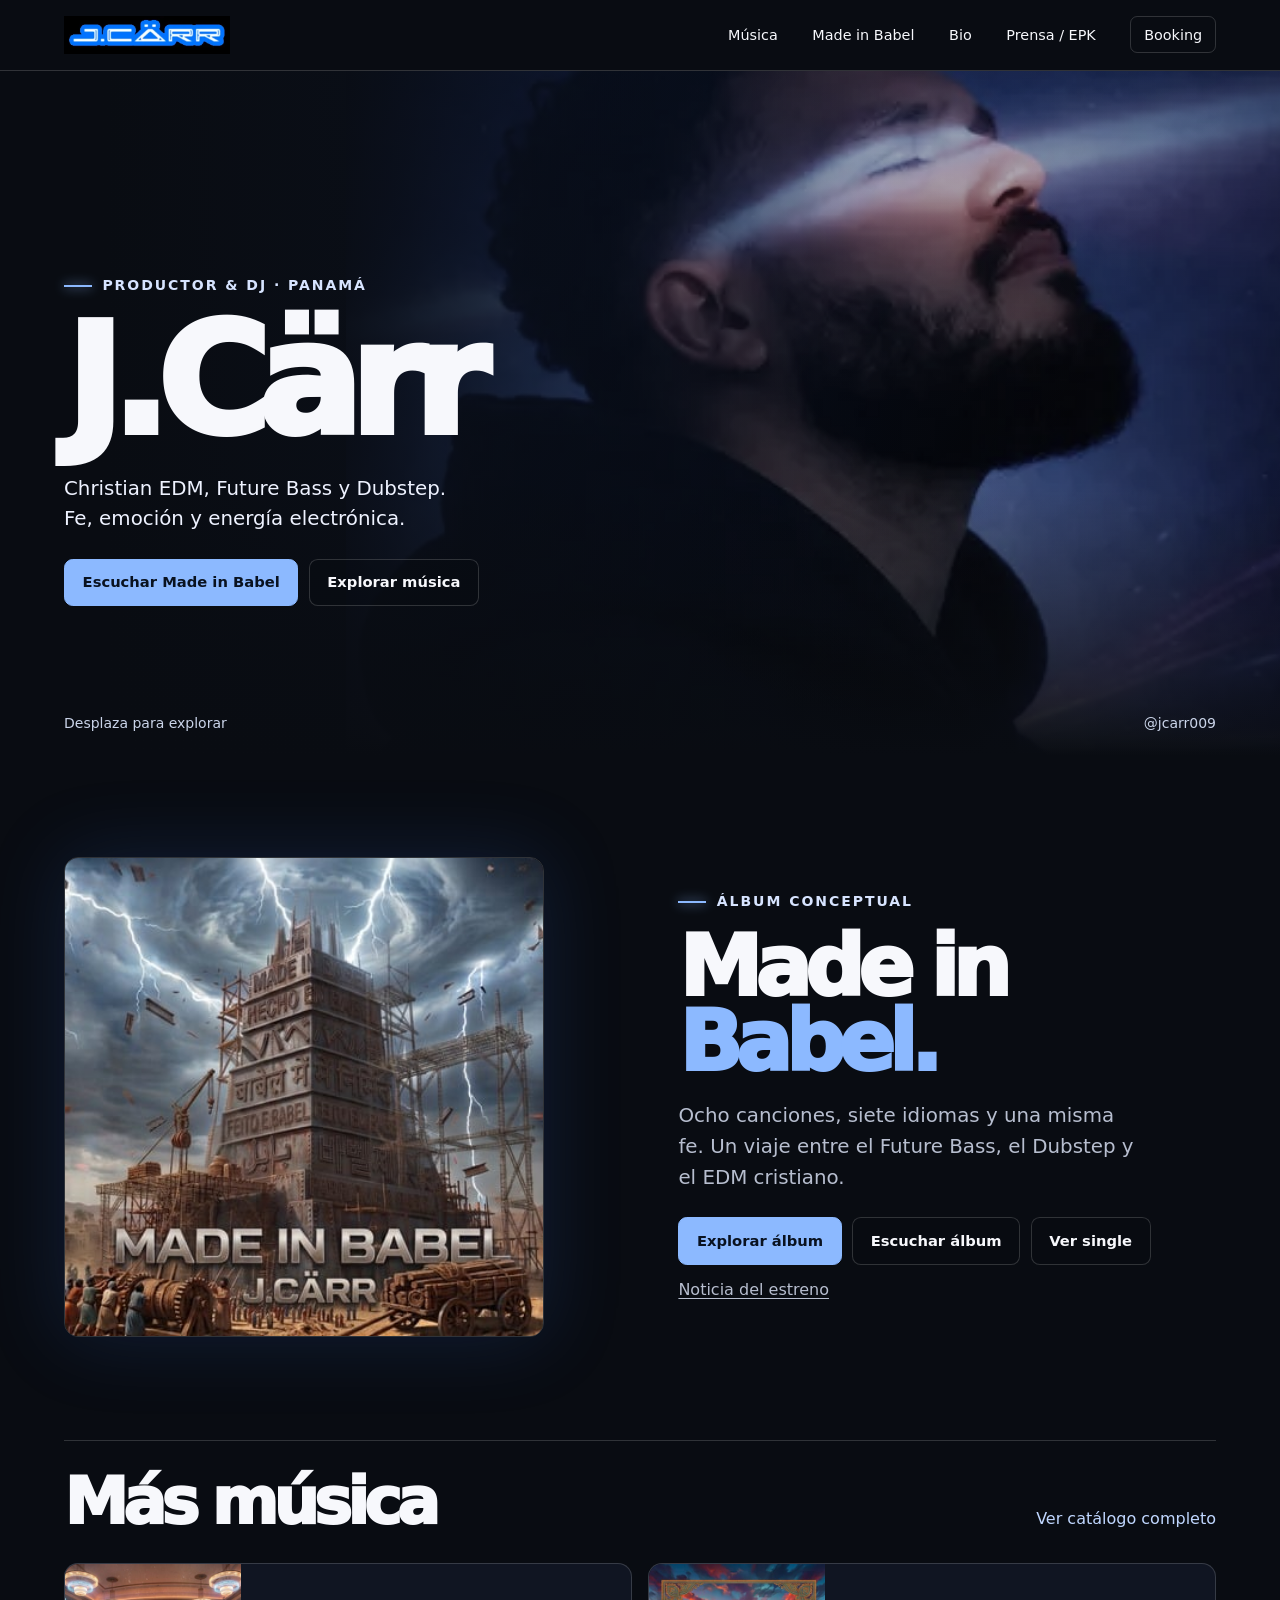
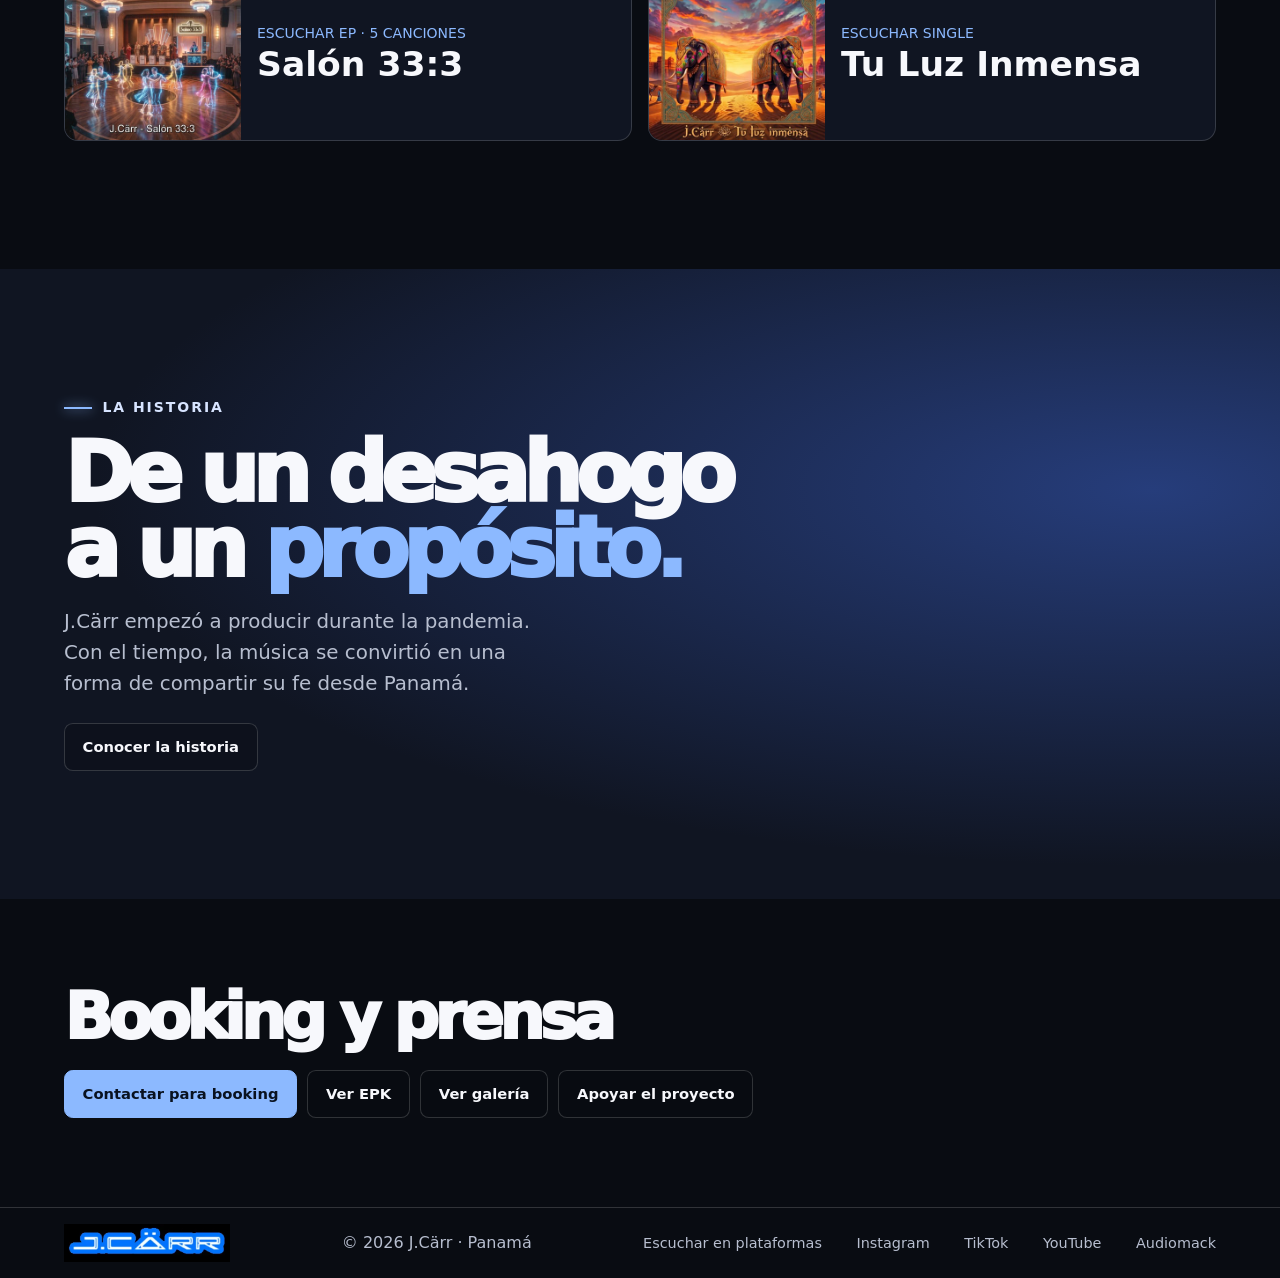
==== commit 1ea8889d: "Publicar smart link oficial de Made in Babel" ====
--- a/index.html
+++ b/index.html
@@ -31,7 +31,7 @@
 <p class="eyebrow"><span></span> PRODUCTOR &amp; DJ · PANAMÁ</p>
 <h1 id="artist">J.Cärr</h1>
 <p class="intro">Christian EDM, Future Bass y Dubstep.<br>Fe, emoción y energía electrónica.</p>
-<div class="actions"><a class="button primary" href="https://share.amuse.io/album/j-carr-made-in-babel" target="_blank" rel="noopener noreferrer">Escuchar Made in Babel</a><a class="button" href="#musica">Explorar música</a></div>
+<div class="actions"><a class="button primary" href="/escuchar/made-in-babel">Escuchar Made in Babel</a><a class="button" href="#musica">Explorar música</a></div>
 </div>
 <div class="hero-bottom bound"><a href="#musica">Desplaza para explorar</a><a href="https://www.instagram.com/jcarr009/" target="_blank" rel="noopener noreferrer">@jcarr009</a></div>
 </section>
@@ -41,7 +41,7 @@
 <p class="eyebrow"><span></span> ÁLBUM CONCEPTUAL</p>
 <h2>Made in<br><em>Babel.</em></h2>
 <p class="lede">Ocho canciones, siete idiomas y una misma fe. Un viaje entre el Future Bass, el Dubstep y el EDM cristiano.</p>
-<div class="actions"><a class="button primary" href="./made-in-babel.html">Explorar álbum</a><a class="button" href="https://share.amuse.io/album/j-carr-made-in-babel" target="_blank" rel="noopener noreferrer">Escuchar álbum</a><a class="button" href="made-in-babel-single.html">Ver single</a></div>
+<div class="actions"><a class="button primary" href="./made-in-babel.html">Explorar álbum</a><a class="button" href="/escuchar/made-in-babel">Escuchar álbum</a><a class="button" href="made-in-babel-single.html">Ver single</a></div>
 <p class="feature-news"><a href="noticias-made-in-babel-estreno-2026.html">Noticia del estreno</a></p>
 </div>
 </section>
--- a/home.css
+++ b/home.css
@@ -10,3 +10,26 @@
 .logo img{width:clamp(7.5rem,13vw,11rem);height:auto}
 .feature-news{margin-top:.85rem}
 .feature-news a{color:var(--muted);text-decoration:underline;text-underline-offset:.2em}
+
+/* Home page layout */
+.bound { width: min(100% - 2 * var(--gutter), 75rem); }
+.hero { min-height: clamp(36rem, 76svh, 48rem); }
+.hero h1 { font-size: clamp(4rem, 12vw, 10rem); }
+.hero-copy { padding-block: clamp(6rem, 12vw, 9rem) 5.5rem; }
+.button { border-radius: .55rem; }
+.nav-book { border-radius: .45rem; }
+.feature { gap: clamp(2rem, 6vw, 6rem); padding-block: clamp(3.75rem, 8vw, 7.5rem); }
+.cover { width: min(100%, 30rem); border-radius: 14px; }
+.feature h2, .story h2 { font-size: clamp(2.75rem, 6.5vw, 5.75rem); }
+.record { border-radius: 14px; grid-template-columns: clamp(5.5rem, 15vw, 11rem) minmax(0, 1fr); }
+.record img { aspect-ratio: 1; object-fit: cover; }
+.record h3 { overflow-wrap: anywhere; }
+.contact { align-items: flex-start; }
+@media (max-width: 680px) {
+  .header nav { align-items: flex-start; }
+  .navlinks { flex-basis: 100%; gap: .35rem .9rem; }
+  .navlinks a { min-height: 2.75rem; display: inline-flex; align-items: center; }
+  .hero-copy { padding-block: 11rem 5rem; }
+  .hero-art img { object-position: center 35%; }
+  .contact .actions { margin-top: .25rem; }
+}
